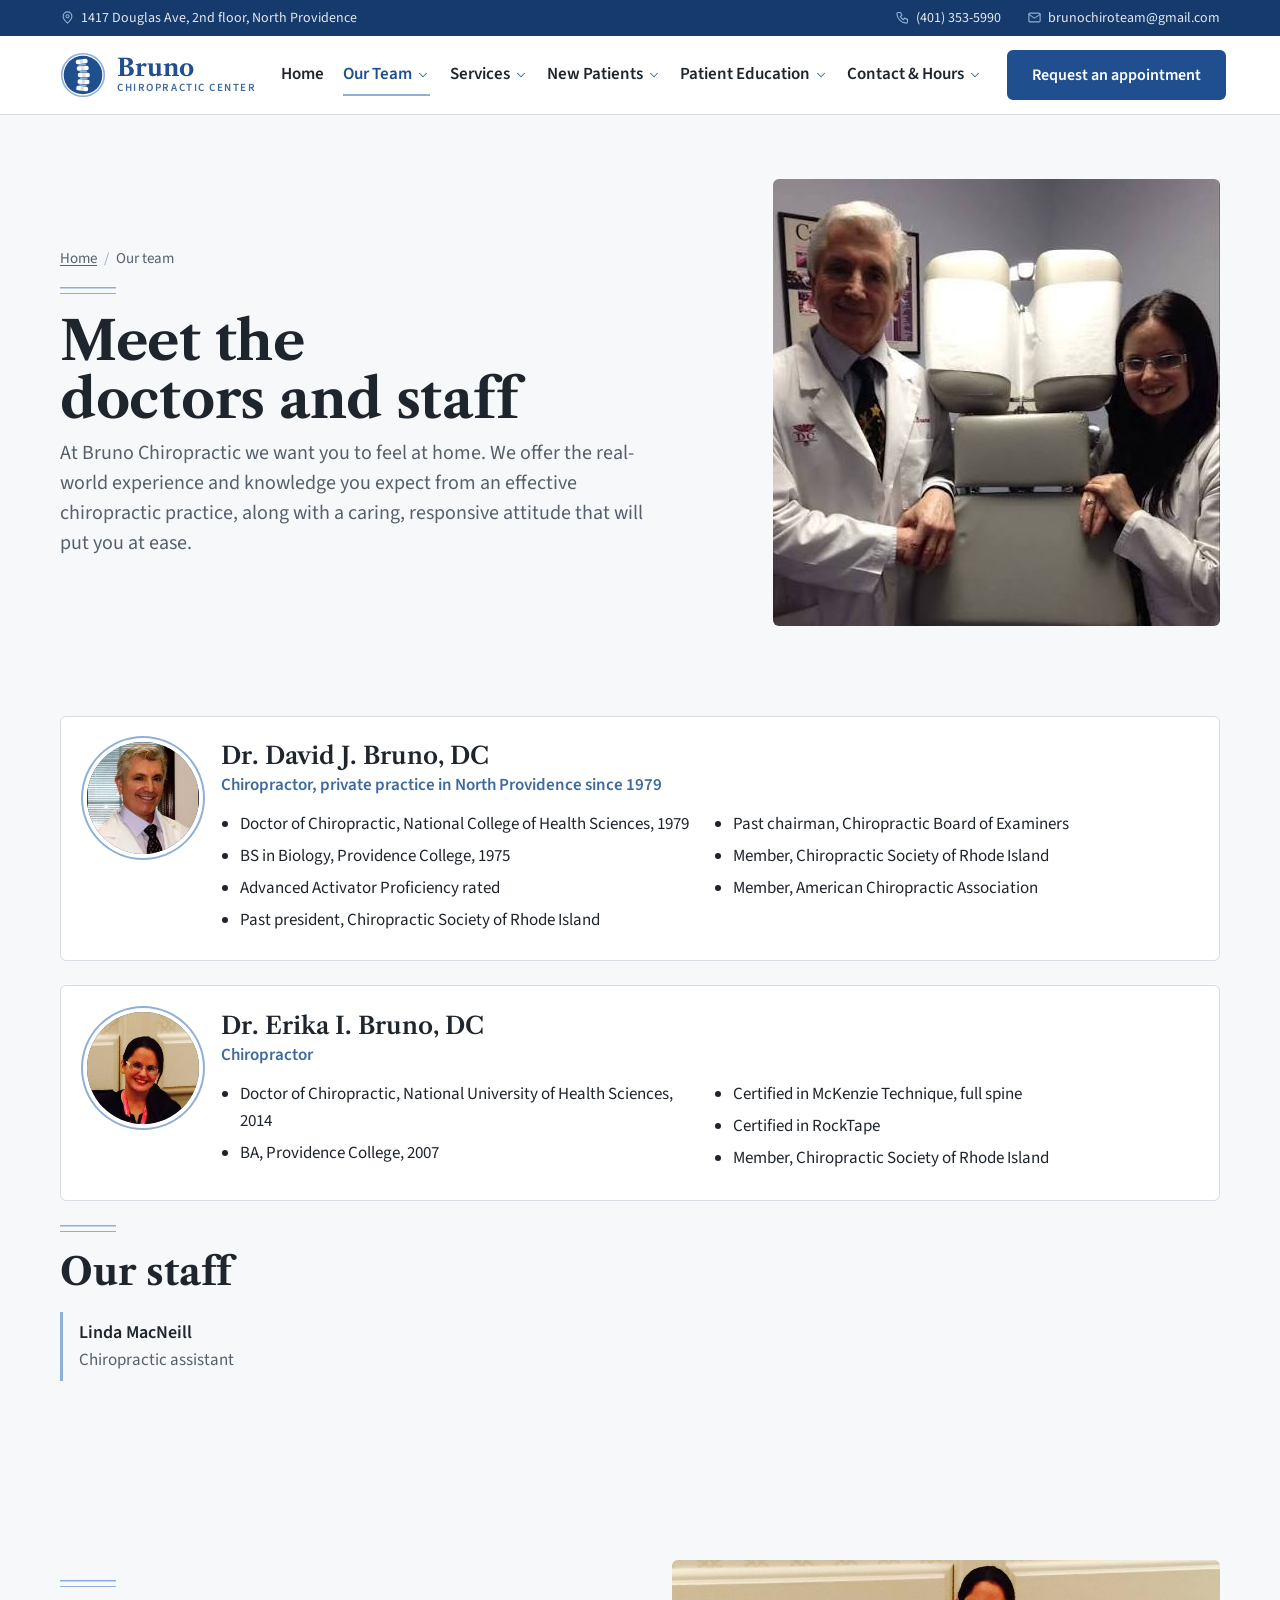
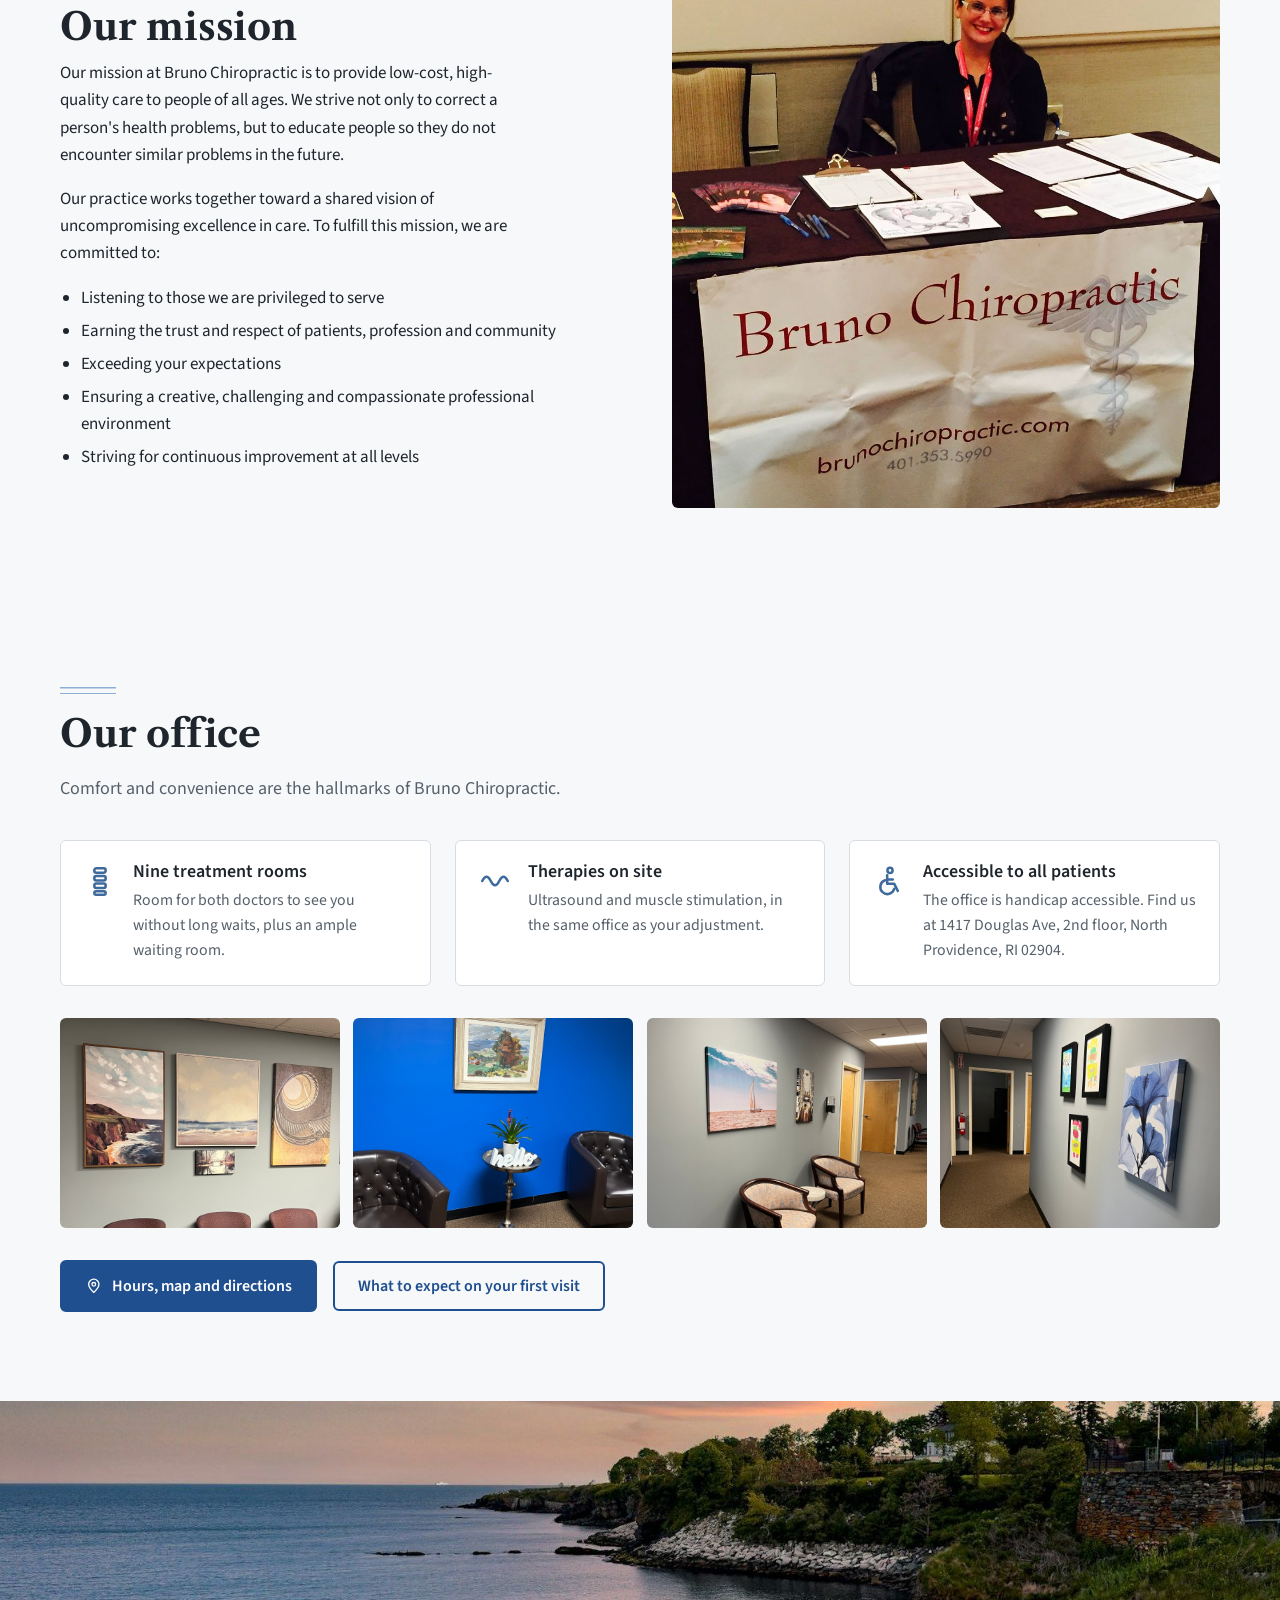
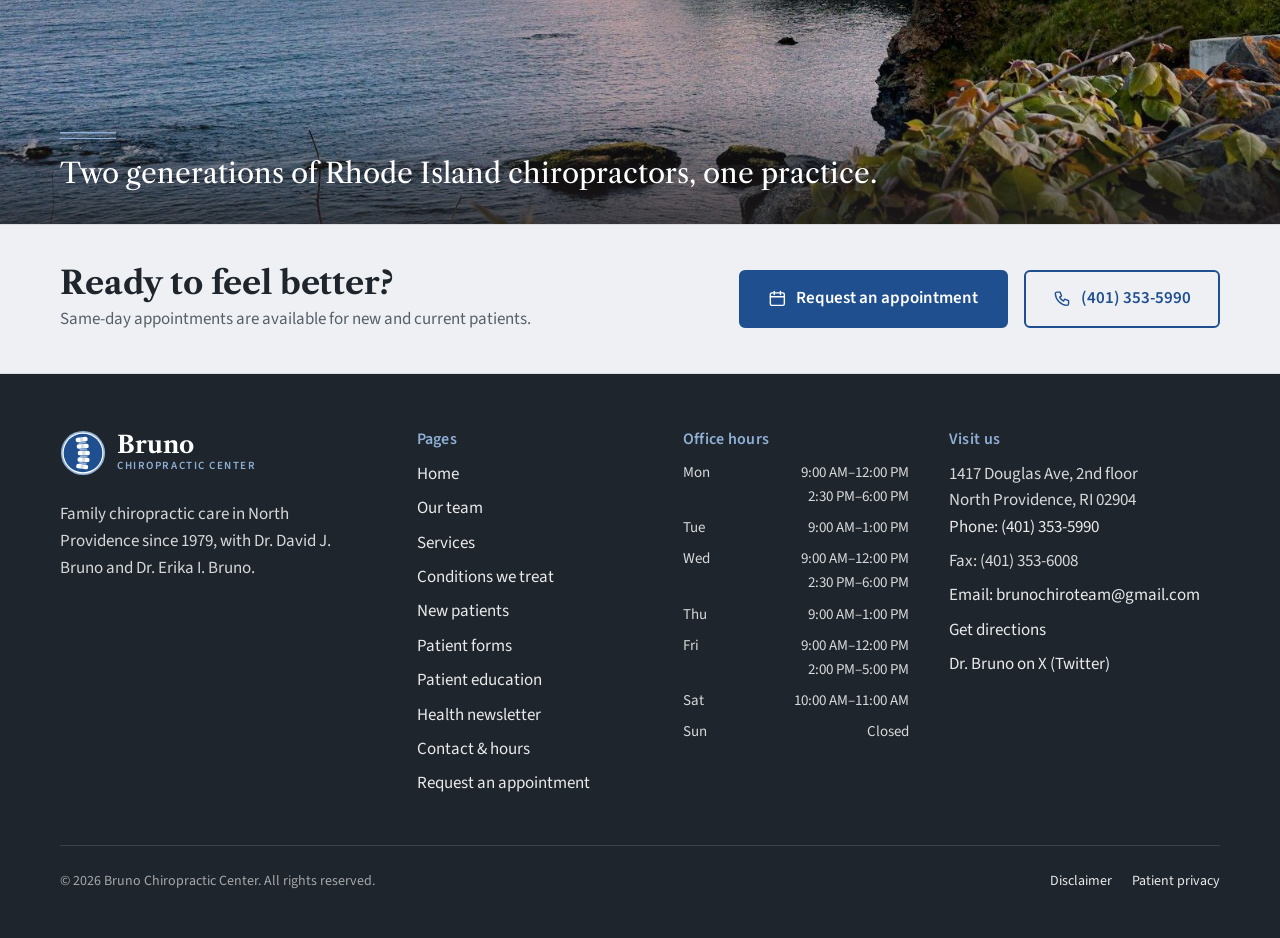
==== about.html @ 022d2e3f "Bruno Chiropractic Center website Static site: home, our team, services, new patients, patient educa" ====
<!DOCTYPE html>
<html lang="en">
<head>
<meta charset="utf-8">
<meta name="viewport" content="width=device-width, initial-scale=1">
<title>Our Team | Bruno Chiropractic Center, North Providence, RI</title>
<meta name="description" content="Meet Dr. David J. Bruno, DC and Dr. Erika I. Bruno, DC, the chiropractors at Bruno Chiropractic Center in North Providence, Rhode Island, and the staff who support them.">
<meta property="og:title" content="Our Team | Bruno Chiropractic Center, North Providence, RI">
<meta property="og:description" content="Meet Dr. David J. Bruno, DC and Dr. Erika I. Bruno, DC, the chiropractors at Bruno Chiropractic Center in North Providence, Rhode Island, and the staff who support them.">
<meta property="og:type" content="website">
<meta name="theme-color" content="#1F4F8F">
<link rel="icon" href="img/favicon.svg" type="image/svg+xml">
<link rel="preconnect" href="https://fonts.googleapis.com">
<link rel="preconnect" href="https://fonts.gstatic.com" crossorigin>
<link rel="stylesheet" href="https://fonts.googleapis.com/css2?family=Libre+Caslon+Text:ital,wght@0,400;0,700;1,400&family=Source+Sans+3:wght@400;600;700&display=swap">
<link rel="stylesheet" href="css/styles.css">

</head>
<body>

<a class="skip-link" href="#main">Skip to content</a>
<div class="utility">
  <div class="container utility__inner">
    <span class="utility__item utility__addr"><svg viewBox="0 0 24 24" fill="none" stroke="currentColor" stroke-width="1.8" stroke-linecap="round" stroke-linejoin="round" aria-hidden="true" focusable="false"><path d="M12 21s7-6.2 7-11a7 7 0 1 0-14 0c0 4.8 7 11 7 11z"/><circle cx="12" cy="10" r="2.5"/></svg>1417 Douglas Ave, 2nd floor, North Providence</span>
    <a class="utility__item" href="tel:+14013535990"><svg viewBox="0 0 24 24" fill="none" stroke="currentColor" stroke-width="1.8" stroke-linecap="round" stroke-linejoin="round" aria-hidden="true" focusable="false"><path d="M5 4h4l2 5-2.5 1.5a11 11 0 0 0 5 5L15 13l5 2v4a2 2 0 0 1-2 2A16 16 0 0 1 3 6a2 2 0 0 1 2-2z"/></svg>(401) 353-5990</a>
    <a class="utility__item" href="mailto:brunochiroteam@gmail.com"><svg viewBox="0 0 24 24" fill="none" stroke="currentColor" stroke-width="1.8" stroke-linecap="round" stroke-linejoin="round" aria-hidden="true" focusable="false"><rect x="3" y="5" width="18" height="14" rx="2"/><path d="m3 7 9 6 9-6"/></svg>brunochiroteam@gmail.com</a>
  </div>
</div>
<header class="site-header">
  <div class="container site-header__row">
    <a class="brand" href="index.html" aria-label="Bruno Chiropractic Center, home">
      <svg viewBox="0 0 100 100" class="brand__mark" aria-hidden="true" focusable="false"><g transform="translate(0,0) scale(1.0000)"><circle cx="50" cy="50" r="48" fill="#8FB0D6"/><circle cx="50" cy="50" r="44.5" fill="#FFFFFF"/><circle cx="50" cy="50" r="42" fill="#1F4F8F"/><g transform="translate(50,50) scale(1.18) translate(-50,-50)"><g transform="translate(47.5,25) rotate(-7)"><rect x="-11" y="-4.2" width="22" height="8.4" rx="3.4" fill="#FFFFFF"/><rect x="-3" y="-4.2" width="6" height="8.4" rx="1.6" fill="#1F4F8F" opacity="0.18"/></g><g transform="translate(49.5,37.5) rotate(-3)"><rect x="-11" y="-4.2" width="22" height="8.4" rx="3.4" fill="#FFFFFF"/><rect x="-3" y="-4.2" width="6" height="8.4" rx="1.6" fill="#1F4F8F" opacity="0.18"/></g><g transform="translate(51.5,50) rotate(0)"><rect x="-11" y="-4.2" width="22" height="8.4" rx="3.4" fill="#FFFFFF"/><rect x="-3" y="-4.2" width="6" height="8.4" rx="1.6" fill="#1F4F8F" opacity="0.18"/></g><g transform="translate(51.0,62.5) rotate(3)"><rect x="-11" y="-4.2" width="22" height="8.4" rx="3.4" fill="#FFFFFF"/><rect x="-3" y="-4.2" width="6" height="8.4" rx="1.6" fill="#1F4F8F" opacity="0.18"/></g><g transform="translate(48.5,75) rotate(7)"><rect x="-11" y="-4.2" width="22" height="8.4" rx="3.4" fill="#FFFFFF"/><rect x="-3" y="-4.2" width="6" height="8.4" rx="1.6" fill="#1F4F8F" opacity="0.18"/></g><g transform="translate(48.5,31.25) rotate(-5.0)"><rect x="-7" y="-1.5" width="14" height="3" rx="1.5" fill="#8FB0D6"/></g><g transform="translate(50.5,43.75) rotate(-1.5)"><rect x="-7" y="-1.5" width="14" height="3" rx="1.5" fill="#8FB0D6"/></g><g transform="translate(51.25,56.25) rotate(1.5)"><rect x="-7" y="-1.5" width="14" height="3" rx="1.5" fill="#8FB0D6"/></g><g transform="translate(49.75,68.75) rotate(5.0)"><rect x="-7" y="-1.5" width="14" height="3" rx="1.5" fill="#8FB0D6"/></g></g></g></svg>
      <span class="brand__text"><span class="brand__name">Bruno</span><span class="brand__sub">Chiropractic Center</span></span>
    </a>
    <nav id="site-nav" class="nav" aria-label="Main">
      <div class="nav__item"><a class="nav__link" href="index.html">Home</a></div><div class="nav__item nav__item--has-menu"><a class="nav__link" href="about.html" aria-current="page">Our Team<span class="nav__chev"><svg viewBox="0 0 24 24" fill="none" stroke="currentColor" stroke-width="1.8" stroke-linecap="round" stroke-linejoin="round" aria-hidden="true" focusable="false"><path d="m6 9 6 6 6-6"/></svg></span></a><div class="nav__menu" role="group" aria-label="Our Team sections"><a href="about.html#dr-david">Dr. David J. Bruno</a><a href="about.html#dr-erika">Dr. Erika I. Bruno</a><a href="about.html#staff">Our staff</a><a href="about.html#mission">Our mission</a><a href="about.html#office">Our office</a></div></div><div class="nav__item nav__item--has-menu"><a class="nav__link" href="services.html">Services<span class="nav__chev"><svg viewBox="0 0 24 24" fill="none" stroke="currentColor" stroke-width="1.8" stroke-linecap="round" stroke-linejoin="round" aria-hidden="true" focusable="false"><path d="m6 9 6 6 6-6"/></svg></span></a><div class="nav__menu" role="group" aria-label="Services sections"><a href="services.html#adjustments">Chiropractic adjustments</a><a href="services.html#therapies">Supporting therapies</a><a href="services.html#conditions">Conditions we treat</a></div></div><div class="nav__item nav__item--has-menu"><a class="nav__link" href="new-patients.html">New Patients<span class="nav__chev"><svg viewBox="0 0 24 24" fill="none" stroke="currentColor" stroke-width="1.8" stroke-linecap="round" stroke-linejoin="round" aria-hidden="true" focusable="false"><path d="m6 9 6 6 6-6"/></svg></span></a><div class="nav__menu" role="group" aria-label="New Patients sections"><a href="new-patients.html#expect">Your first visit</a><a href="new-patients.html#forms">Patient forms</a><a href="new-patients.html#policies">Payment &amp; insurance</a><a href="new-patients.html#faq">Common questions</a></div></div><div class="nav__item nav__item--has-menu"><a class="nav__link" href="patient-education.html">Patient Education<span class="nav__chev"><svg viewBox="0 0 24 24" fill="none" stroke="currentColor" stroke-width="1.8" stroke-linecap="round" stroke-linejoin="round" aria-hidden="true" focusable="false"><path d="m6 9 6 6 6-6"/></svg></span></a><div class="nav__menu" role="group" aria-label="Patient Education sections"><a href="patient-education.html#newsletter">Health newsletter</a><a href="patient-education.html#chiropractic">What is chiropractic?</a><a href="patient-education.html#pain">Where is your pain?</a><a href="patient-education.html#when">When to seek care</a><a href="patient-education.html#prevention">Everyday spine care</a><a href="patient-education.html#exercises">Gentle exercises</a><a href="patient-education.html#glossary">Glossary</a></div></div><div class="nav__item nav__item--has-menu"><a class="nav__link" href="contact.html">Contact &amp; Hours<span class="nav__chev"><svg viewBox="0 0 24 24" fill="none" stroke="currentColor" stroke-width="1.8" stroke-linecap="round" stroke-linejoin="round" aria-hidden="true" focusable="false"><path d="m6 9 6 6 6-6"/></svg></span></a><div class="nav__menu" role="group" aria-label="Contact &amp; Hours sections"><a href="contact.html#office-hours">Office hours</a><a href="contact.html#map">Map &amp; directions</a><a href="contact.html#appointment">Request an appointment</a><a href="mailto:brunochiroteam@gmail.com">Email the office</a></div></div>
      <div class="nav__extras">
        <a class="btn btn--primary" href="contact.html#appointment"><svg viewBox="0 0 24 24" fill="none" stroke="currentColor" stroke-width="1.8" stroke-linecap="round" stroke-linejoin="round" aria-hidden="true" focusable="false"><rect x="3" y="5" width="18" height="16" rx="2"/><path d="M3 10h18M8 3v4M16 3v4"/></svg> Request an appointment</a>
        <a class="nav__contact" href="tel:+14013535990"><svg viewBox="0 0 24 24" fill="none" stroke="currentColor" stroke-width="1.8" stroke-linecap="round" stroke-linejoin="round" aria-hidden="true" focusable="false"><path d="M5 4h4l2 5-2.5 1.5a11 11 0 0 0 5 5L15 13l5 2v4a2 2 0 0 1-2 2A16 16 0 0 1 3 6a2 2 0 0 1 2-2z"/></svg>(401) 353-5990</a>
        <a class="nav__contact" href="mailto:brunochiroteam@gmail.com"><svg viewBox="0 0 24 24" fill="none" stroke="currentColor" stroke-width="1.8" stroke-linecap="round" stroke-linejoin="round" aria-hidden="true" focusable="false"><rect x="3" y="5" width="18" height="14" rx="2"/><path d="m3 7 9 6 9-6"/></svg>brunochiroteam@gmail.com</a>
      </div>
    </nav>
    <div class="header-actions">
      <a class="btn btn--primary" href="contact.html#appointment">Request an appointment</a>
      <button class="nav-toggle" type="button" aria-expanded="false" aria-controls="site-nav" aria-label="Open menu"><svg viewBox="0 0 24 24" fill="none" stroke="currentColor" stroke-width="1.8" stroke-linecap="round" stroke-linejoin="round" aria-hidden="true" focusable="false"><path d="M4 7h16M4 12h16M4 17h16"/></svg><span class="nav-toggle__label">Menu</span></button>
    </div>
  </div>
  <nav class="quicknav" aria-label="Pages">
    <div class="container quicknav__inner"><a href="index.html">Home</a><a href="about.html" aria-current="page">Our Team</a><a href="services.html">Services</a><a href="new-patients.html">New Patients</a><a href="patient-education.html">Patient Education</a><a href="contact.html">Contact &amp; Hours</a></div>
  </nav>
</header>
<main id="main">

<section class="page-head">
  <div class="container page-head--photo">
    <div>
      <p class="crumbs"><a href="index.html">Home</a><span>/</span>Our team</p>
      <span class="rule"></span>
      <h1>Meet the doctors and staff</h1>
      <p class="lead">At Bruno Chiropractic we want you to feel at home. We offer the real-world experience and knowledge you expect from an effective chiropractic practice, along with a caring, responsive attitude that will put you at ease.</p>
    </div>
    <div class="photo photo--square"><img src="img/doctors-bruno.jpg" alt="Dr. David Bruno and Dr. Erika Bruno standing beside a chiropractic treatment table in their office"></div>
  </div>
</section>

<section class="section">
  <div class="container stack">
    <article class="doctor" id="dr-david">
      <div class="doctor__avatar"><img src="img/dr-david-bruno.jpg" alt="Dr. David J. Bruno"></div>
      <div>
        <h3>Dr. David J. Bruno, DC</h3>
        <p class="doctor__role">Chiropractor, private practice in North Providence since 1979</p>
        <ul class="credentials">
          <li>Doctor of Chiropractic, National College of Health Sciences, 1979</li>
          <li>BS in Biology, Providence College, 1975</li>
          <li>Advanced Activator Proficiency rated</li>
          <li>Past president, Chiropractic Society of Rhode Island</li>
          <li>Past chairman, Chiropractic Board of Examiners</li>
          <li>Member, Chiropractic Society of Rhode Island</li>
          <li>Member, American Chiropractic Association</li>
        </ul>
      </div>
    </article>
    <article class="doctor" id="dr-erika">
      <div class="doctor__avatar"><img src="img/dr-erika-bruno.jpg" alt="Dr. Erika I. Bruno"></div>
      <div>
        <h3>Dr. Erika I. Bruno, DC</h3>
        <p class="doctor__role">Chiropractor</p>
        <ul class="credentials">
          <li>Doctor of Chiropractic, National University of Health Sciences, 2014</li>
          <li>BA, Providence College, 2007</li>
          <li>Certified in McKenzie Technique, full spine</li>
          <li>Certified in RockTape</li>
          <li>Member, Chiropractic Society of Rhode Island</li>
        </ul>
      </div>
    </article>
    <div>
      <span class="rule"></span>
      <h2 id="staff">Our staff</h2>
      <div class="staff">
        <div class="staff__item"><strong>Linda MacNeill</strong><span>Chiropractic assistant</span></div>
      </div>
    </div>
  </div>
</section>

<section class="section section--ivory">
  <div class="container feature">
    <div class="feature__text">
      <span class="rule"></span>
      <h2 id="mission">Our mission</h2>
      <p>Our mission at Bruno Chiropractic is to provide low-cost, high-quality care to people of all ages. We strive not only to correct a person's health problems, but to educate people so they do not encounter similar problems in the future.</p>
      <p>Our practice works together toward a shared vision of uncompromising excellence in care. To fulfill this mission, we are committed to:</p>
      <ul>
        <li>Listening to those we are privileged to serve</li>
        <li>Earning the trust and respect of patients, profession and community</li>
        <li>Exceeding your expectations</li>
        <li>Ensuring a creative, challenging and compassionate professional environment</li>
        <li>Striving for continuous improvement at all levels</li>
      </ul>
    </div>
    <div class="feature__media"><div class="photo photo--square"><img src="img/dr-erika-event.jpg" alt="Dr. Erika Bruno at a Bruno Chiropractic table during a community health event" loading="lazy" style="object-position:50% 35%"></div></div>
  </div>
</section>

<section class="section">
  <div class="container">
    <div class="section-head">
      <span class="rule"></span>
      <h2 id="office">Our office</h2>
      <p>Comfort and convenience are the hallmarks of Bruno Chiropractic.</p>
    </div>
    <div class="grid grid--3">
      <div class="tile"><svg viewBox="0 0 24 24" fill="none" stroke="currentColor" stroke-width="1.8" stroke-linecap="round" stroke-linejoin="round" aria-hidden="true" focusable="false"><rect x="8" y="3" width="8" height="3.2" rx="1.4"/><rect x="8" y="8.4" width="8" height="3.2" rx="1.4"/><rect x="8" y="13.8" width="8" height="3.2" rx="1.4"/><rect x="8" y="19.2" width="8" height="2.5" rx="1.2"/></svg><div><h3>Nine treatment rooms</h3><p>Room for both doctors to see you without long waits, plus an ample waiting room.</p></div></div>
      <div class="tile"><svg viewBox="0 0 24 24" fill="none" stroke="currentColor" stroke-width="1.8" stroke-linecap="round" stroke-linejoin="round" aria-hidden="true" focusable="false"><path d="M3 12c2-4 4-4 6 0s4 4 6 0 4-4 6 0"/></svg><div><h3>Therapies on site</h3><p>Ultrasound and muscle stimulation, in the same office as your adjustment.</p></div></div>
      <div class="tile"><svg viewBox="0 0 24 24" fill="none" stroke="currentColor" stroke-width="1.8" stroke-linecap="round" stroke-linejoin="round" aria-hidden="true" focusable="false"><circle cx="12" cy="4.5" r="1.8"/><path d="M10 8v6h5l2.5 5M10 11h4"/><path d="M8.5 11.5a5 5 0 1 0 6.5 6"/></svg><div><h3>Accessible to all patients</h3><p>The office is handicap accessible. Find us at 1417 Douglas Ave, 2nd floor, North Providence, RI 02904.</p></div></div>
    </div>
    <div class="gallery mt-2">
      <div class="photo photo--4x3"><img src="img/office-waiting-room.jpg" alt="Waiting room with upholstered chairs beneath three coastal paintings" loading="lazy"></div>
      <div class="photo photo--4x3"><img src="img/office-lounge.jpg" alt="Seating area with leather club chairs against a bright blue wall and a hello sign" loading="lazy"></div>
      <div class="photo photo--4x3"><img src="img/office-hallway.jpg" alt="Hallway seating with a sailboat canvas on a soft blue-grey wall" loading="lazy"></div>
      <div class="photo photo--4x3"><img src="img/office-gallery-wall.jpg" alt="Hallway wall with framed children's drawings and a blue hibiscus print" loading="lazy"></div>
    </div>
    <div class="btn-row mt-2">
      <a class="btn btn--primary" href="contact.html"><svg viewBox="0 0 24 24" fill="none" stroke="currentColor" stroke-width="1.8" stroke-linecap="round" stroke-linejoin="round" aria-hidden="true" focusable="false"><path d="M12 21s7-6.2 7-11a7 7 0 1 0-14 0c0 4.8 7 11 7 11z"/><circle cx="12" cy="10" r="2.5"/></svg> Hours, map and directions</a>
      <a class="btn btn--outline" href="new-patients.html">What to expect on your first visit</a>
    </div>
  </div>
</section>

<section class="ri-band" aria-label="Rhode Island">
  <div class="photo photo--wide"><img src="img/stock-coast.jpg" alt="Rocky Rhode Island shoreline at sunset" loading="lazy" style="object-position:50% 55%"></div>
  <div class="ri-band__caption"><div class="container"><span class="rule rule--light"></span><p>Two generations of Rhode Island chiropractors, one practice.</p></div></div>
</section>

<section class="cta">
  <div class="container cta__inner">
    <div>
      <h2>Ready to feel better?</h2>
      <p>Same-day appointments are available for new and current patients.</p>
    </div>
    <div class="btn-row">
      <a class="btn btn--primary btn--lg" href="contact.html#appointment"><svg viewBox="0 0 24 24" fill="none" stroke="currentColor" stroke-width="1.8" stroke-linecap="round" stroke-linejoin="round" aria-hidden="true" focusable="false"><rect x="3" y="5" width="18" height="16" rx="2"/><path d="M3 10h18M8 3v4M16 3v4"/></svg> Request an appointment</a>
      <a class="btn btn--outline btn--lg" href="tel:+14013535990"><svg viewBox="0 0 24 24" fill="none" stroke="currentColor" stroke-width="1.8" stroke-linecap="round" stroke-linejoin="round" aria-hidden="true" focusable="false"><path d="M5 4h4l2 5-2.5 1.5a11 11 0 0 0 5 5L15 13l5 2v4a2 2 0 0 1-2 2A16 16 0 0 1 3 6a2 2 0 0 1 2-2z"/></svg> (401) 353-5990</a>
    </div>
  </div>
</section>

</main>

<footer class="site-footer">
  <div class="container">
    <div class="footer__grid">
      <div class="footer__brand">
        <a class="brand" href="index.html" aria-label="Bruno Chiropractic Center, home">
          <svg viewBox="0 0 100 100" class="brand__mark" aria-hidden="true" focusable="false"><g transform="translate(0,0) scale(1.0000)"><circle cx="50" cy="50" r="48" fill="#8FB0D6"/><circle cx="50" cy="50" r="44.5" fill="#FFFFFF"/><circle cx="50" cy="50" r="42" fill="#1F4F8F"/><g transform="translate(50,50) scale(1.18) translate(-50,-50)"><g transform="translate(47.5,25) rotate(-7)"><rect x="-11" y="-4.2" width="22" height="8.4" rx="3.4" fill="#FFFFFF"/><rect x="-3" y="-4.2" width="6" height="8.4" rx="1.6" fill="#1F4F8F" opacity="0.18"/></g><g transform="translate(49.5,37.5) rotate(-3)"><rect x="-11" y="-4.2" width="22" height="8.4" rx="3.4" fill="#FFFFFF"/><rect x="-3" y="-4.2" width="6" height="8.4" rx="1.6" fill="#1F4F8F" opacity="0.18"/></g><g transform="translate(51.5,50) rotate(0)"><rect x="-11" y="-4.2" width="22" height="8.4" rx="3.4" fill="#FFFFFF"/><rect x="-3" y="-4.2" width="6" height="8.4" rx="1.6" fill="#1F4F8F" opacity="0.18"/></g><g transform="translate(51.0,62.5) rotate(3)"><rect x="-11" y="-4.2" width="22" height="8.4" rx="3.4" fill="#FFFFFF"/><rect x="-3" y="-4.2" width="6" height="8.4" rx="1.6" fill="#1F4F8F" opacity="0.18"/></g><g transform="translate(48.5,75) rotate(7)"><rect x="-11" y="-4.2" width="22" height="8.4" rx="3.4" fill="#FFFFFF"/><rect x="-3" y="-4.2" width="6" height="8.4" rx="1.6" fill="#1F4F8F" opacity="0.18"/></g><g transform="translate(48.5,31.25) rotate(-5.0)"><rect x="-7" y="-1.5" width="14" height="3" rx="1.5" fill="#8FB0D6"/></g><g transform="translate(50.5,43.75) rotate(-1.5)"><rect x="-7" y="-1.5" width="14" height="3" rx="1.5" fill="#8FB0D6"/></g><g transform="translate(51.25,56.25) rotate(1.5)"><rect x="-7" y="-1.5" width="14" height="3" rx="1.5" fill="#8FB0D6"/></g><g transform="translate(49.75,68.75) rotate(5.0)"><rect x="-7" y="-1.5" width="14" height="3" rx="1.5" fill="#8FB0D6"/></g></g></g></svg>
          <span class="brand__text"><span class="brand__name">Bruno</span><span class="brand__sub">Chiropractic Center</span></span>
        </a>
        <p>Family chiropractic care in North Providence since 1979, with Dr. David J. Bruno and Dr. Erika I. Bruno.</p>
      </div>
      <div>
        <h4>Pages</h4>
        <ul>
          <li><a href="index.html">Home</a></li>
          <li><a href="about.html">Our team</a></li>
          <li><a href="services.html">Services</a></li>
          <li><a href="services.html#conditions">Conditions we treat</a></li>
          <li><a href="new-patients.html">New patients</a></li>
          <li><a href="new-patients.html#forms">Patient forms</a></li>
          <li><a href="patient-education.html">Patient education</a></li>
          <li><a href="patient-education.html#newsletter">Health newsletter</a></li>
          <li><a href="contact.html">Contact &amp; hours</a></li>
          <li><a href="contact.html#appointment">Request an appointment</a></li>
        </ul>
      </div>
      <div>
        <h4>Office hours</h4>
        <ul class="footer__hours"><li><span>Mon</span><span>9:00 AM–12:00 PM<br>2:30 PM–6:00 PM</span></li><li><span>Tue</span><span>9:00 AM–1:00 PM</span></li><li><span>Wed</span><span>9:00 AM–12:00 PM<br>2:30 PM–6:00 PM</span></li><li><span>Thu</span><span>9:00 AM–1:00 PM</span></li><li><span>Fri</span><span>9:00 AM–12:00 PM<br>2:00 PM–5:00 PM</span></li><li><span>Sat</span><span>10:00 AM–11:00 AM</span></li><li><span>Sun</span><span>Closed</span></li></ul>
      </div>
      <div>
        <h4>Visit us</h4>
        <address class="address">1417 Douglas Ave, 2nd floor<br>North Providence, RI 02904</address>
        <ul class="mt-1">
          <li><a href="tel:+14013535990">Phone: (401) 353-5990</a></li>
          <li>Fax: (401) 353-6008</li>
          <li><a href="mailto:brunochiroteam@gmail.com">Email: brunochiroteam@gmail.com</a></li>
          <li><a href="https://www.google.com/maps/dir/?api=1&destination=1417+Douglas+Ave,+North+Providence,+RI+02904" rel="noopener">Get directions</a></li>
          <li><a href="https://twitter.com/DavidBrunoDC" rel="noopener">Dr. Bruno on X (Twitter)</a></li>
        </ul>
      </div>
    </div>
    <div class="footer__meta">
      <p>© <span data-year>2026</span> Bruno Chiropractic Center. All rights reserved.</p>
      <ul>
        <li><a href="legal.html#disclaimer">Disclaimer</a></li>
        <li><a href="legal.html#privacy">Patient privacy</a></li>
      </ul>
    </div>
  </div>
</footer>
<div class="callbar">
  <a class="btn btn--outline" href="tel:+14013535990"><svg viewBox="0 0 24 24" fill="none" stroke="currentColor" stroke-width="1.8" stroke-linecap="round" stroke-linejoin="round" aria-hidden="true" focusable="false"><path d="M5 4h4l2 5-2.5 1.5a11 11 0 0 0 5 5L15 13l5 2v4a2 2 0 0 1-2 2A16 16 0 0 1 3 6a2 2 0 0 1 2-2z"/></svg> Call</a>
  <a class="btn btn--primary" href="contact.html#appointment">Request appointment</a>
</div>
<script src="js/main.js"></script>
</body>
</html>
---- css/styles.css ----
/* ==========================================================================
   Bruno Chiropractic Center — site styles
   Palette: light grey, deep blue, soft blue accent. Single light theme by design.
   Layout: 1160px container, left-aligned text, split hero with a blue matte,
   soft-blue double rules mark section heads.
   ========================================================================== */

:root {
  --blue: #1F4F8F;
  --blue-deep: #153A6B;
  --blue-tint: #EAF1F9;
  --accent: #8FB0D6;
  --accent-deep: #3F6A9C;
  --accent-pale: #E3EBF4;
  --white: #FFFFFF;
  --grey: #EEF0F3;
  --ink: #1F252C;
  --ink-soft: #56606B;
  --line: #D8DDE3;

  --display: "Libre Caslon Text", Georgia, "Times New Roman", serif;
  --body: "Source Sans 3", "Segoe UI", Helvetica, Arial, sans-serif;

  --container: 1160px;
  --gutter: clamp(16px, 4vw, 40px);
  --section: clamp(3.5rem, 7vw, 6rem);
  --radius: 6px;
  --shadow: 0 10px 30px rgba(35, 31, 32, 0.08);

  color-scheme: light;
}

/* ---------- Reset & base ---------- */
*, *::before, *::after { box-sizing: border-box; }
html { -webkit-text-size-adjust: 100%; scroll-behavior: smooth; }
@media (prefers-reduced-motion: reduce) {
  html { scroll-behavior: auto; }
  *, *::before, *::after { transition: none !important; animation: none !important; }
}
body {
  margin: 0;
  /* light grey page, white content panels */
  font-family: var(--body);
  font-size: 1.0625rem;
  line-height: 1.6;
  color: var(--ink);
  background: #F7F8FA;
}
img { max-width: 100%; height: auto; display: block; }
a { color: var(--blue); text-decoration-thickness: 1px; text-underline-offset: 0.15em; }
a:hover { color: var(--blue-deep); }
:focus-visible { outline: 3px solid var(--accent); outline-offset: 3px; }
h1, h2, h3, h4 { margin: 0 0 0.5em; line-height: 1.15; text-wrap: balance; }
h1, h2 { font-family: var(--display); font-weight: 700; letter-spacing: -0.005em; }
h1 { font-size: clamp(2.125rem, 1.5rem + 2.6vw, 3.375rem); line-height: 1.08; }
h2 { font-size: clamp(1.75rem, 1.35rem + 1.3vw, 2.375rem); }
h3 { font-family: var(--body); font-weight: 600; font-size: 1.3125rem; }
h4 { font-family: var(--body); font-weight: 600; font-size: 1.0625rem; }
p { margin: 0 0 1em; }
ul, ol { margin: 0 0 1em; padding-left: 1.25em; }
li { margin-bottom: 0.35em; }
.lead { font-size: 1.25rem; line-height: 1.5; color: var(--ink-soft); max-width: 36em; }
.measure { max-width: 62ch; }
.muted { color: var(--ink-soft); }
.small { font-size: 0.9375rem; }
strong { font-weight: 600; }

.skip-link {
  position: absolute; left: 1rem; top: -4rem; z-index: 100;
  background: var(--blue); color: var(--white); padding: 0.6rem 1rem; border-radius: var(--radius);
}
.skip-link:focus { top: 1rem; }
.topline { display: none; }

.container { width: min(var(--container), 100% - 2 * var(--gutter)); margin-inline: auto; }
.section { padding-block: var(--section); }
.section--grey { background: var(--grey); }
.section--tight { padding-block: calc(var(--section) * 0.6); }

/* Accent double rule: the brand's section marker */
.rule { display: block; width: 56px; height: 7px; margin-bottom: 1.1rem;
  background: linear-gradient(var(--accent), var(--accent)) 0 0 / 100% 1.5px no-repeat,
              linear-gradient(var(--accent), var(--accent)) 0 100% / 100% 1.5px no-repeat; }
.rule--center { margin-inline: auto; }
.rule--light { background-image: linear-gradient(var(--accent), var(--accent)), linear-gradient(var(--accent), var(--accent)); }

.section-head { max-width: 46rem; margin-bottom: 2.25rem; }
.section-head p { color: var(--ink-soft); font-size: 1.125rem; margin-bottom: 0; }
.section-head--center { margin-inline: auto; text-align: center; }

/* ---------- Buttons ---------- */
.btn {
  display: inline-flex; align-items: center; gap: 0.55em;
  font: 600 1rem/1 var(--body); text-decoration: none; cursor: pointer;
  padding: 0.95em 1.45em; border-radius: var(--radius); border: 2px solid transparent;
  transition: background-color 0.15s ease, color 0.15s ease, border-color 0.15s ease;
  white-space: nowrap;
}
.btn svg { width: 1.1em; height: 1.1em; flex: none; }
.btn--primary { background: var(--blue); color: var(--white); border-color: var(--blue); }
.btn--primary:hover { background: var(--blue-deep); border-color: var(--blue-deep); color: var(--white); }
.btn--outline { background: transparent; color: var(--blue); border-color: var(--blue); }
.btn--outline:hover { background: var(--blue-tint); color: var(--blue-deep); }
.btn--accent { background: var(--accent); color: var(--ink); border-color: var(--accent); }
.btn--accent:hover { background: #A6C1E0; border-color: #A6C1E0; color: var(--ink); }
.btn--ghost-light { background: transparent; color: var(--white); border-color: rgba(255,255,255,0.6); }
.btn--ghost-light:hover { background: rgba(255,255,255,0.12); border-color: var(--white); color: var(--white); }
.btn--lg { font-size: 1.0625rem; padding: 1.05em 1.6em; }
.btn-row { display: flex; flex-wrap: wrap; gap: 0.75rem 1rem; align-items: center; }
.link-arrow { font-weight: 600; text-decoration: none; display: inline-flex; align-items: center; gap: 0.35em; }
.link-arrow svg, .chips svg { width: 1em; height: 1em; flex: none; }
.chips a { display: inline-flex; align-items: center; gap: 0.35em; }
.link-arrow:hover { text-decoration: underline; }

/* ---------- Utility bar (address, phone, email) ---------- */
.utility { background: var(--blue-deep); color: rgba(255,255,255,0.88); font-size: 0.875rem; }
.utility__inner { display: flex; justify-content: flex-end; align-items: center; gap: 0.4rem 1.6rem; flex-wrap: wrap; min-height: 36px; padding-block: 0.35rem; }
.utility__item { display: inline-flex; align-items: center; gap: 0.4rem; color: inherit; text-decoration: none; white-space: nowrap; }
.utility__item svg { width: 15px; height: 15px; color: var(--accent); flex: none; }
a.utility__item:hover { color: var(--white); text-decoration: underline; }
.utility__addr { margin-right: auto; }
@media (max-width: 760px) { .utility__addr { display: none; } .utility__inner { justify-content: center; gap: 0.3rem 1.2rem; } }

/* ---------- Header ---------- */
.site-header {
  position: sticky; top: 0; z-index: 50;
  background: rgba(255,255,255,0.97); border-bottom: 1px solid var(--line);
}
.site-header__row { display: flex; align-items: center; gap: 1rem; min-height: 78px; }
.brand { display: inline-flex; align-items: center; gap: 0.7rem; text-decoration: none; color: var(--ink); margin-right: auto; }
.brand__mark { width: 46px; height: 46px; flex: none; }
.brand__text { display: flex; flex-direction: column; gap: 0.2rem; }
.brand__name { display: block; font-family: var(--display); font-weight: 700; font-size: 1.5rem; line-height: 0.95; color: var(--blue); }
.brand__sub { display: block; font: 600 0.6875rem/1 var(--body); letter-spacing: 0.14em; text-transform: uppercase; color: var(--accent-deep); white-space: nowrap; }

/* Desktop nav with dropdown section menus */
.nav { display: flex; align-items: center; gap: 0.1rem; }
.nav__item { position: relative; }
.nav__link { display: inline-flex; align-items: center; gap: 0.25rem; font-weight: 600; color: var(--ink); text-decoration: none; white-space: nowrap; padding: 0.6rem 0.55rem; border-radius: 4px; position: relative; }
.nav__chev svg { width: 14px; height: 14px; display: block; color: var(--accent-deep); transition: transform 0.15s ease; }
.nav__link:hover, .nav__item:focus-within > .nav__link { color: var(--blue); }
.nav__link[aria-current="page"] { color: var(--blue); }
.nav__link[aria-current="page"]::after { content: ""; position: absolute; left: 0.55rem; right: 0.55rem; bottom: 0.15rem; height: 2px; background: var(--accent); }
.nav__menu {
  position: absolute; top: 100%; left: 0; min-width: 240px; padding: 0.5rem;
  background: var(--white); border: 1px solid var(--line); border-top: 3px solid var(--blue); border-radius: 0 0 var(--radius) var(--radius);
  box-shadow: var(--shadow); display: grid; gap: 0.1rem;
  opacity: 0; visibility: hidden; transform: translateY(6px); transition: opacity 0.15s ease, transform 0.15s ease, visibility 0.15s;
}
.nav__menu a { display: block; padding: 0.55rem 0.75rem; border-radius: 4px; color: var(--ink); text-decoration: none; font-weight: 500; white-space: nowrap; }
.nav__menu a:hover, .nav__menu a:focus-visible { background: var(--blue-tint); color: var(--blue); }
.nav__item--has-menu:hover .nav__menu, .nav__item--has-menu:focus-within .nav__menu { opacity: 1; visibility: visible; transform: none; }
.nav__item--has-menu:hover .nav__chev svg, .nav__item--has-menu:focus-within .nav__chev svg { transform: rotate(180deg); }
.nav__item:last-of-type .nav__menu { left: auto; right: 0; }
.nav__extras { display: none; }

.header-actions { display: flex; align-items: center; gap: 0.75rem; }
.nav-toggle { display: none; align-items: center; gap: 0.4rem; background: var(--white); border: 1px solid var(--line); border-radius: 4px; padding: 0.5rem 0.7rem; cursor: pointer; color: var(--ink); font: 600 0.9375rem/1 var(--body); }
.nav-toggle svg { width: 20px; height: 20px; display: block; }
.nav-toggle[aria-expanded="true"] { border-color: var(--blue); color: var(--blue); }

/* Quick page strip (shown when the full nav collapses) */
.quicknav { display: none; border-top: 1px solid var(--line); }
.quicknav__inner { display: flex; gap: 0.25rem; overflow-x: auto; scrollbar-width: none; padding-block: 0.15rem; }
.quicknav__inner::-webkit-scrollbar { display: none; }
.quicknav a { flex: none; padding: 0.6rem 0.75rem; font-weight: 600; font-size: 0.9375rem; color: var(--ink-soft); text-decoration: none; white-space: nowrap; border-bottom: 2px solid transparent; }
.quicknav a:hover { color: var(--blue); }
.quicknav a[aria-current="page"] { color: var(--blue); border-bottom-color: var(--accent); }

[id] { scroll-margin-top: 140px; }

@media (max-width: 1260px) {
  .site-header__row { min-height: 66px; gap: 0.75rem; }
  .brand__mark { width: 40px; height: 40px; }
  .brand__name { font-size: 1.3rem; }
  .nav-toggle { display: inline-flex; }
  .quicknav { display: block; }
  /* Full menu becomes a dropdown panel under the header */
  .nav {
    display: none; position: absolute; left: 0; right: 0; top: 100%;
    flex-direction: column; align-items: stretch; gap: 0;
    background: var(--white); border-bottom: 1px solid var(--line); box-shadow: var(--shadow);
    padding: 0.5rem var(--gutter) 1.25rem; max-height: calc(100vh - 120px); overflow-y: auto;
  }
  .nav.is-open { display: flex; }
  .nav__item { border-bottom: 1px solid var(--line); padding-block: 0.35rem; }
  .nav__link { padding: 0.6rem 0.25rem; font-size: 1.0625rem; }
  .nav__link[aria-current="page"]::after { display: none; }
  .nav__link[aria-current="page"] { box-shadow: inset 3px 0 0 var(--accent); padding-left: 0.75rem; }
  .nav__chev { display: none; }
  .nav__menu { position: static; opacity: 1; visibility: visible; transform: none; box-shadow: none; border: 0; padding: 0 0 0.35rem 0.75rem; min-width: 0;
    grid-template-columns: repeat(2, minmax(0, 1fr)); }
  .nav__menu a { padding: 0.4rem 0.5rem; font-size: 0.9375rem; color: var(--ink-soft); white-space: normal; }
  .nav__extras { display: grid; gap: 0.6rem; padding-top: 1rem; }
  .nav__extras .btn { justify-content: center; }
  .nav__contact { display: inline-flex; align-items: center; gap: 0.5rem; color: var(--ink); text-decoration: none; font-weight: 600; }
  .nav__contact svg { width: 18px; height: 18px; color: var(--accent-deep); }
}
@media (max-width: 600px) {
  .header-actions .btn { display: none; }
  .nav__menu { grid-template-columns: 1fr; }
  .nav-toggle__label { display: none; }
}

/* ---------- Hero ---------- */
.hero { padding-block: clamp(2.5rem, 6vw, 5rem) var(--section); }
.hero__grid { display: grid; grid-template-columns: 1.05fr 1fr; gap: clamp(2rem, 5vw, 4.5rem); align-items: center; }
.hero__kicker { font-weight: 600; color: var(--accent-deep); margin-bottom: 1rem; }
.hero__text .lead { margin-bottom: 1.75rem; }
.hero__facts { list-style: none; padding: 0; margin: 2rem 0 0; display: flex; flex-wrap: wrap; gap: 0.6rem 1.5rem; }
.hero__facts li { display: inline-flex; align-items: center; gap: 0.5rem; font-weight: 600; color: var(--ink-soft); margin: 0; }
.hero__facts svg { width: 18px; height: 18px; color: var(--accent-deep); flex: none; }
.matte { position: relative; }
.matte::before {
  content: ""; position: absolute; inset: 18px -18px -18px 18px; background: var(--blue); border-radius: var(--radius); z-index: 0;
}
.matte .photo { position: relative; z-index: 1; }
.matte__badge {
  position: absolute; z-index: 2; left: -14px; bottom: 34px;
  background: var(--white); border: 1.5px solid var(--accent); border-radius: var(--radius);
  padding: 0.75rem 1rem; box-shadow: var(--shadow); max-width: 220px;
}
.matte__badge strong { display: block; font-family: var(--display); font-size: 1.6rem; color: var(--blue); line-height: 1; }
.matte__badge span { font-size: 0.9rem; color: var(--ink-soft); }
@media (max-width: 860px) {
  .hero__grid { grid-template-columns: 1fr; }
  .matte { margin-inline: 0 18px; }
  .matte__badge { left: 10px; bottom: -16px; }
}

/* ---------- Photos (stock images with graceful fallback) ---------- */
.photo {
  position: relative; overflow: hidden; border-radius: var(--radius);
  background: var(--accent-pale);
  background-image: radial-gradient(circle at 30% 20%, rgba(255,255,255,0.7), transparent 55%),
                    repeating-linear-gradient(135deg, rgba(63,106,156,0.10) 0 10px, transparent 10px 22px);
}
.photo img { width: 100%; height: 100%; object-fit: cover; }
.photo--4x3 { aspect-ratio: 4 / 3; }
.photo--5x4 { aspect-ratio: 5 / 4; }
.photo--3x2 { aspect-ratio: 3 / 2; }
.photo--wide { aspect-ratio: 21 / 9; }
.photo--square { aspect-ratio: 1; }
.photo img.is-missing { display: none; }
.photo__credit { position: absolute; right: 8px; bottom: 6px; font-size: 0.6875rem; color: rgba(255,255,255,0.85); text-shadow: 0 1px 2px rgba(0,0,0,0.5); }

/* ---------- Trust strip ---------- */
.trust { background: var(--grey); border-block: 1px solid var(--line); }
.trust__grid { display: grid; grid-template-columns: repeat(6, 1fr); gap: 1.25rem; padding-block: 1.75rem; }
.trust__item { display: flex; align-items: flex-start; gap: 0.7rem; }
.trust__item svg { width: 30px; height: 30px; color: var(--accent-deep); flex: none; }
.trust__item strong { display: block; font-size: 1rem; line-height: 1.25; }
.trust__item span { display: block; font-size: 0.875rem; color: var(--ink-soft); line-height: 1.35; margin-top: 0.15rem; }
@media (max-width: 1080px) { .trust__grid { grid-template-columns: repeat(3, 1fr); } }
@media (max-width: 600px) { .trust__grid { grid-template-columns: repeat(2, 1fr); gap: 1rem; } }

/* ---------- Two-column feature ---------- */
.feature { display: grid; grid-template-columns: 1fr 1fr; gap: clamp(2rem, 5vw, 5rem); align-items: center; }
.feature--flip .feature__media { order: 2; }
.feature > *, .band__grid > *, .grid > * { min-width: 0; }
.contact-list span, .address, .footer__grid a { overflow-wrap: anywhere; }
.feature--stretch { align-items: stretch; }
.feature--stretch .map { height: 100%; min-height: 420px; }
.feature__text h2 { margin-bottom: 0.75rem; }
.feature__text p { max-width: 58ch; }
@media (max-width: 860px) { .feature { grid-template-columns: 1fr; } .feature--flip .feature__media { order: 0; } }

/* ---------- Cards ---------- */
.grid { display: grid; gap: 1.5rem; }
.grid--2 { grid-template-columns: repeat(2, 1fr); }
.grid--3 { grid-template-columns: repeat(3, 1fr); }
.grid--4 { grid-template-columns: repeat(4, 1fr); }
@media (max-width: 1000px) { .grid--4 { grid-template-columns: repeat(2, 1fr); } .grid--3 { grid-template-columns: repeat(2, 1fr); } }
@media (max-width: 620px) { .grid--4, .grid--3, .grid--2 { grid-template-columns: 1fr; } }

.card { background: var(--white); border: 1px solid var(--line); border-radius: var(--radius); overflow: hidden; display: flex; flex-direction: column; }
.card .photo { border-radius: 0; }
.card__body { padding: 1.35rem 1.4rem 1.5rem; display: flex; flex-direction: column; gap: 0.5rem; flex: 1; }
.card__body h3 { margin: 0; }
.card__body p { margin: 0; color: var(--ink-soft); }
.card__body .link-arrow { margin-top: auto; padding-top: 0.5rem; }
.card--link { text-decoration: none; color: inherit; }
.card--link:hover h3 { color: var(--blue); }
.card--link:hover { border-color: var(--accent); }

/* Office photo gallery */
.gallery { display: grid; grid-template-columns: repeat(4, 1fr); gap: 0.85rem; }
@media (max-width: 860px) { .gallery { grid-template-columns: repeat(2, 1fr); } }

/* Condition tiles (icon + title + text) */
.tile { background: var(--white); border: 1px solid var(--line); border-radius: var(--radius); padding: 1.35rem 1.4rem; display: flex; gap: 1rem; }
.tile svg { width: 34px; height: 34px; color: var(--accent-deep); flex: none; margin-top: 0.1rem; }
.tile h3 { font-size: 1.125rem; margin-bottom: 0.3rem; }
.tile p { margin: 0; color: var(--ink-soft); font-size: 0.9875rem; }
.tile--grey { background: var(--grey); }

/* Chip list (conditions on home) */
.chips { display: flex; flex-wrap: wrap; gap: 0.6rem; list-style: none; padding: 0; margin: 1.25rem 0 0; }
.chips li { margin: 0; }
.chips a { display: inline-block; padding: 0.45rem 0.9rem; border: 1px solid var(--line); border-radius: 999px; text-decoration: none; color: var(--ink); font-weight: 600; font-size: 0.9375rem; background: var(--white); }
.chips a:hover { border-color: var(--accent); color: var(--blue); }

/* ---------- Doctors ---------- */
.doctor { display: grid; grid-template-columns: 112px 1fr; gap: 1.4rem; align-items: start; background: var(--white); border: 1px solid var(--line); border-radius: var(--radius); padding: 1.6rem; }
.doctor__avatar { width: 112px; height: 112px; border-radius: 50%; display: grid; place-items: center; background: var(--blue); color: var(--white); font-family: var(--display); font-weight: 700; font-size: 2.25rem; box-shadow: 0 0 0 4px var(--white), 0 0 0 6px var(--accent); }
.doctor__avatar img { width: 100%; height: 100%; object-fit: cover; border-radius: 50%; }
.doctor h3 { font-family: var(--display); font-size: 1.5rem; margin-bottom: 0.15rem; }
.doctor__role { color: var(--accent-deep); font-weight: 600; margin-bottom: 0.75rem; }
.doctor ul { margin: 0.5rem 0 0; padding-left: 1.1em; }
.doctor li { margin-bottom: 0.3rem; }
.doctor .credentials { columns: 2; column-gap: 2rem; }
@media (max-width: 760px) { .doctor { grid-template-columns: 1fr; } .doctor .credentials { columns: 1; } }
@media (max-width: 1000px) { .doctor .credentials { columns: 1; } }

.staff { display: grid; grid-template-columns: repeat(2, 1fr); gap: 1.25rem; }
.staff__item { border-left: 3px solid var(--accent); padding: 0.4rem 0 0.4rem 1rem; }
.staff__item strong { display: block; font-size: 1.125rem; }
.staff__item span { color: var(--ink-soft); }
@media (max-width: 620px) { .staff { grid-template-columns: 1fr; } }

/* ---------- Hours ---------- */
.hours { width: 100%; border-collapse: collapse; font-variant-numeric: tabular-nums; }
.hours th, .hours td { text-align: left; padding: 0.55rem 0.4rem; border-bottom: 1px solid var(--line); vertical-align: top; }
.hours th { font-weight: 600; width: 38%; }
.hours td { white-space: nowrap; }
.hours tr.is-today th, .hours tr.is-today td { background: var(--accent-pale); }
.hours tr.is-today th { box-shadow: inset 3px 0 0 var(--accent); padding-left: 0.8rem; }
.hours--light th, .hours--light td { border-bottom-color: rgba(255,255,255,0.22); color: var(--white); }
.hours--light tr.is-today th, .hours--light tr.is-today td { background: rgba(255,255,255,0.1); }
.hours--light tr.is-today th { box-shadow: inset 3px 0 0 var(--accent); }
.hours .split { display: block; }
.open-pill { display: inline-flex; align-items: center; gap: 0.5rem; font-weight: 600; font-size: 0.9375rem; padding: 0.35rem 0.8rem 0.35rem 0.6rem; border-radius: 999px; background: var(--white); color: var(--ink); border: 1px solid var(--line); }
.open-pill::before { content: ""; width: 10px; height: 10px; border-radius: 50%; background: #A9B2BC; }
.open-pill.is-open::before { background: #2E8B57; }
.open-pill.is-closed::before { background: var(--blue); }
.open-pill[hidden] { display: none; }

/* ---------- Rhode Island photo band ---------- */
.ri-band { position: relative; }
.ri-band .photo { border-radius: 0; aspect-ratio: auto; width: 100%; height: clamp(260px, 33vw, 440px); }
.ri-band .photo img { height: 100%; }
.ri-band__caption { position: absolute; inset: auto 0 0 0; padding: 2.5rem 0 1.75rem; background: linear-gradient(transparent, rgba(35,31,32,0.72)); color: var(--white); }
.ri-band__caption p { margin: 0; font-family: var(--display); font-size: clamp(1.25rem, 1rem + 1.2vw, 1.75rem); text-wrap: balance; max-width: 30em; }
.ri-band__caption .rule { margin-bottom: 0.75rem; }
.feature--stretch .map { aspect-ratio: auto; width: 100%; min-height: 0; height: clamp(300px, 42vw, 460px); }

/* ---------- Red band (hours & location) ---------- */
.band { background: var(--blue); color: var(--white); }
.band a { color: var(--white); }
.band h2, .band h3 { color: var(--white); }
.band .muted { color: rgba(255,255,255,0.8); }
.band__grid { display: grid; grid-template-columns: 1fr 1fr; gap: clamp(2rem, 5vw, 5rem); }
.band .rule { background-image: linear-gradient(var(--accent), var(--accent)), linear-gradient(var(--accent), var(--accent)); }
.band .open-pill { background: rgba(255,255,255,0.1); color: var(--white); border-color: rgba(255,255,255,0.35); }
.band .open-pill.is-closed::before { background: var(--accent); }
.address { font-style: normal; line-height: 1.55; }
.address strong { font-size: 1.125rem; }
.contact-list { list-style: none; padding: 0; margin: 1rem 0 0; display: grid; gap: 0.6rem; }
.contact-list li { display: flex; gap: 0.7rem; align-items: flex-start; margin: 0; }
.contact-list svg { width: 20px; height: 20px; color: var(--accent); flex: none; margin-top: 0.2rem; }
.band .btn--primary { background: var(--white); color: var(--blue); border-color: var(--white); }
.band .btn--primary:hover { background: var(--accent-pale); border-color: var(--accent-pale); color: var(--blue-deep); }
@media (max-width: 860px) { .band__grid { grid-template-columns: 1fr; } }

/* ---------- CTA ---------- */
.cta { background: var(--grey); border-block: 1px solid var(--line); }
.cta__inner { display: flex; flex-wrap: wrap; align-items: center; justify-content: space-between; gap: 1.5rem; padding-block: 2.5rem; }
.cta__inner h2 { margin-bottom: 0.25rem; font-size: clamp(1.5rem, 1.2rem + 1vw, 2rem); }
.cta__inner p { margin: 0; color: var(--ink-soft); }

/* ---------- Page header (inner pages) ---------- */
.page-head { padding-block: clamp(2.5rem, 5vw, 4rem) 0; }
.page-head h1 { margin-bottom: 0.6rem; }
.page-head .lead { margin-bottom: 0; }
.page-head--photo { display: grid; grid-template-columns: 1.2fr 1fr; gap: clamp(2rem, 5vw, 4rem); align-items: center; }
.page-head--photo .photo { aspect-ratio: 3 / 2; }
.page-head--photo .photo--square { aspect-ratio: 1; max-width: 460px; margin-left: auto; }
@media (max-width: 860px) { .page-head--photo { grid-template-columns: 1fr; } }
.crumbs { font-size: 0.9375rem; color: var(--ink-soft); margin-bottom: 1rem; }
.crumbs a { color: var(--ink-soft); }
.crumbs span { margin-inline: 0.45rem; color: var(--accent); }

/* ---------- Steps (first visit) ---------- */
.steps { list-style: none; counter-reset: step; padding: 0; margin: 0; display: grid; gap: 1.25rem; }
.steps li { counter-increment: step; display: grid; grid-template-columns: 56px 1fr; gap: 1.1rem; align-items: start; margin: 0; }
.steps li::before {
  content: counter(step); display: grid; place-items: center; width: 56px; height: 56px; border-radius: 50%;
  background: var(--white); border: 2px solid var(--accent); color: var(--blue); font-family: var(--display); font-weight: 700; font-size: 1.4rem;
}
.steps h3 { margin-bottom: 0.25rem; }
.steps p { margin: 0; color: var(--ink-soft); }

/* ---------- Info panels ---------- */
.panel { background: var(--white); border: 1px solid var(--line); border-radius: var(--radius); padding: 1.6rem 1.7rem; }
.panel--accent { border-color: var(--accent); background: var(--white); }
.panel h3 { margin-bottom: 0.5rem; }
.panel p:last-child, .panel ul:last-child { margin-bottom: 0; }
.note { display: flex; gap: 0.7rem; padding: 0.9rem 1rem; background: var(--accent-pale); border-left: 3px solid var(--accent); border-radius: 0 var(--radius) var(--radius) 0; font-size: 0.9875rem; }
.note svg { width: 20px; height: 20px; color: var(--accent-deep); flex: none; margin-top: 0.15rem; }
.note p { margin: 0; }

/* ---------- FAQ ---------- */
.faq { display: grid; gap: 0.75rem; }
.faq details { border: 1px solid var(--line); border-radius: var(--radius); background: var(--white); }
.faq summary { cursor: pointer; padding: 1rem 1.2rem; font-weight: 600; font-size: 1.0625rem; list-style: none; display: flex; justify-content: space-between; align-items: center; gap: 1rem; }
.faq summary::-webkit-details-marker { display: none; }
.faq summary::after { content: "+"; font-family: var(--display); font-size: 1.5rem; color: var(--accent-deep); line-height: 1; }
.faq details[open] summary::after { content: "–"; }
.faq details[open] summary { color: var(--blue); }
.faq .faq__body { padding: 0 1.2rem 1.1rem; color: var(--ink-soft); }
.faq .faq__body p:last-child { margin-bottom: 0; }

/* ---------- Forms ---------- */
.form { display: grid; gap: 1.1rem; }
.form__row { display: grid; grid-template-columns: 1fr 1fr; gap: 1.1rem; }
@media (max-width: 620px) { .form__row { grid-template-columns: 1fr; } }
.field { display: grid; gap: 0.35rem; }
.field label { font-weight: 600; font-size: 0.9875rem; }
.field label .opt { font-weight: 400; color: var(--ink-soft); }
.field input, .field select, .field textarea {
  font: inherit; color: var(--ink); background: var(--white);
  border: 1px solid #C5CCD4; border-radius: 4px; padding: 0.7rem 0.85rem; width: 100%;
}
.field input:focus, .field select:focus, .field textarea:focus { outline: 3px solid var(--accent-pale); border-color: var(--accent-deep); }
.field textarea { min-height: 120px; resize: vertical; }
.radio-row { display: flex; flex-wrap: wrap; gap: 0.5rem 1.5rem; }
.radio-row label { display: inline-flex; align-items: center; gap: 0.45rem; font-weight: 400; }
.radio-row input { width: auto; accent-color: var(--blue); }
.form__status { padding: 1rem 1.2rem; border-radius: var(--radius); border: 1px solid var(--accent); background: var(--accent-pale); font-weight: 600; }
.form__status[hidden] { display: none; }

/* ---------- Map ---------- */
.map { position: relative; border-radius: var(--radius); overflow: hidden; border: 1px solid var(--line); background: var(--grey); min-height: 320px; }
.map iframe { position: absolute; inset: 0; width: 100%; height: 100%; border: 0; }
.map__fallback { position: absolute; inset: 0; display: grid; place-content: center; text-align: center; gap: 0.6rem; padding: 1.5rem; z-index: 0; }
.map iframe { z-index: 1; }

/* ---------- Footer ---------- */
.site-footer { background: var(--ink); color: rgba(255,255,255,0.82); padding-block: 3.5rem 2rem; margin-top: 0; }
.site-footer a { color: rgba(255,255,255,0.9); text-decoration: none; }
.site-footer a:hover { color: var(--accent); }
.footer__grid { display: grid; grid-template-columns: 1.4fr 1fr 1fr 1.2fr; gap: 2.5rem; padding-bottom: 2.5rem; border-bottom: 1px solid rgba(255,255,255,0.12); }
.footer__brand .brand__name { color: var(--white); }
.footer__brand .brand__sub { color: var(--accent); }
.footer__brand p { margin-top: 1rem; max-width: 34ch; }
.site-footer h4 { color: var(--accent); margin-bottom: 0.8rem; font-size: 1rem; letter-spacing: 0.02em; }
.site-footer ul { list-style: none; padding: 0; margin: 0; }
.site-footer li { margin-bottom: 0.45rem; }
.footer__hours li { display: flex; justify-content: space-between; gap: 1rem; font-variant-numeric: tabular-nums; font-size: 0.9375rem; }
.footer__hours li span:last-child { text-align: right; white-space: nowrap; }
.footer__meta { display: flex; flex-wrap: wrap; justify-content: space-between; gap: 0.75rem 1.5rem; padding-top: 1.5rem; font-size: 0.875rem; color: rgba(255,255,255,0.6); }
.footer__meta ul { display: flex; flex-wrap: wrap; gap: 1.25rem; }
.footer__meta li { margin: 0; }
@media (max-width: 960px) { .footer__grid { grid-template-columns: 1fr 1fr; } }
@media (max-width: 560px) { .footer__grid { grid-template-columns: 1fr; gap: 2rem; } }

/* ---------- Mobile call bar ---------- */
.callbar { display: none; }
@media (max-width: 760px) {
  .callbar { position: fixed; left: 0; right: 0; bottom: 0; z-index: 60; display: grid; grid-template-columns: 1fr 1fr; gap: 0.5rem; padding: 0.6rem var(--gutter) calc(0.6rem + env(safe-area-inset-bottom)); background: var(--white); border-top: 1px solid var(--line); box-shadow: 0 -6px 20px rgba(0,0,0,0.08); }
  .callbar .btn { justify-content: center; padding-inline: 0.8em; }
  body { padding-bottom: 76px; }
}

/* ---------- Utilities ---------- */
.stack > * + * { margin-top: 1.5rem; }
.stack--loose > * + * { margin-top: clamp(3rem, 6vw, 5rem); }
.mt-1 { margin-top: 1rem; } .mt-2 { margin-top: 2rem; } .mb-0 { margin-bottom: 0; }
.visually-hidden { position: absolute !important; width: 1px; height: 1px; overflow: hidden; clip: rect(0 0 0 0); white-space: nowrap; }
.two-col { columns: 2; column-gap: 2.5rem; }
.two-col li { break-inside: avoid; }
@media (max-width: 620px) { .two-col { columns: 1; } }
.legal h2 { font-size: 1.5rem; margin-top: 2.5rem; }
.form__status.is-ok { border-color: #2E8B57; background: #EAF6EF; }
.form__status.is-error { border-color: var(--blue); background: var(--blue-tint); }
.form__fallback { display: flex; flex-wrap: wrap; align-items: center; gap: 0.5rem 1rem; }
.form__fallback[hidden] { display: none; }

/* ---------- Patient education ---------- */
.edu { display: grid; grid-template-columns: 220px minmax(0, 1fr); gap: clamp(2rem, 4vw, 3.5rem); align-items: start; }
.edu__toc { position: sticky; top: 140px; display: grid; gap: 0.1rem; padding: 1rem 0 1rem 1rem; border-left: 2px solid var(--line); }
.edu__toc-title { font-weight: 700; font-size: 0.8125rem; letter-spacing: 0.06em; text-transform: uppercase; color: var(--accent-deep); margin: 0 0 0.4rem; }
.edu__toc a { color: var(--ink-soft); text-decoration: none; padding: 0.3rem 0; font-size: 0.9375rem; }
.edu__toc a:hover { color: var(--blue); }
.edu__body { display: grid; gap: clamp(2.75rem, 5vw, 4rem); }
.edu__section { max-width: 760px; }
.edu__section h3 { margin-top: 1.5rem; }
@media (max-width: 960px) {
  .edu { grid-template-columns: 1fr; }
  .edu__toc { position: static; display: flex; flex-wrap: wrap; gap: 0.4rem; border-left: 0; padding: 0; }
  .edu__toc-title { width: 100%; }
  .edu__toc a { border: 1px solid var(--line); border-radius: 999px; padding: 0.35rem 0.8rem; background: var(--white); font-size: 0.875rem; }
}
.newsletter { background: var(--blue); color: rgba(255,255,255,0.9); border-radius: var(--radius); padding: clamp(1.5rem, 3vw, 2.25rem); }
.newsletter h2, .newsletter h3 { color: var(--white); margin-top: 0; }
.newsletter a:not(.btn) { color: var(--white); }
.newsletter .small { margin: 1rem 0 0; color: rgba(255,255,255,0.75); }
.btn--light { background: var(--white); color: var(--blue); border-color: var(--white); }
.btn--light:hover { background: var(--accent-pale); border-color: var(--accent-pale); color: var(--blue-deep); }
.spine-regions { display: grid; grid-template-columns: repeat(2, minmax(0,1fr)); gap: 0.75rem; margin: 1rem 0 0.5rem; }
.spine-regions > div { background: var(--white); border: 1px solid var(--line); border-left: 3px solid var(--accent); border-radius: var(--radius); padding: 0.9rem 1rem; }
.spine-regions strong { display: block; }
.spine-regions span { color: var(--ink-soft); font-size: 0.9875rem; }
@media (max-width: 620px) { .spine-regions { grid-template-columns: 1fr; } }
.tile--link { text-decoration: none; color: inherit; }
.tile--link:hover { border-color: var(--accent); }
.tile--link:hover h3 { color: var(--blue); }
.pain-grid .tile h3 { margin-top: 0; }
.tips .tile h3 { margin-top: 0; }
.defs { margin: 1rem 0 0; display: grid; gap: 0.9rem; }
.defs--cols { grid-template-columns: repeat(2, minmax(0,1fr)); column-gap: 2rem; }
@media (max-width: 760px) { .defs--cols { grid-template-columns: 1fr; } }
.term dt { font-weight: 700; color: var(--ink); }
.term dd { margin: 0.15rem 0 0; color: var(--ink-soft); }
.panel--alert { border-color: #B42318; border-left-width: 4px; }
.panel--alert h3 { display: flex; align-items: center; gap: 0.5rem; color: #8F1D14; margin-top: 0; }
.panel--alert h3 svg { width: 22px; height: 22px; flex: none; }
.panel h3 { margin-top: 0; }
.exercise { background: var(--white); border: 1px solid var(--line); border-radius: var(--radius); padding: 1.2rem 1.3rem; }
.exercise h3 { margin: 0.1rem 0 0.5rem; }
.exercise__area { margin: 0; font-size: 0.8125rem; font-weight: 700; letter-spacing: 0.06em; text-transform: uppercase; color: var(--accent-deep); }
.exercise ol { margin: 0 0 0.5rem; padding-left: 1.2em; }
.exercise__reps { margin: 0; font-weight: 600; color: var(--blue); }
.resources { list-style: none; padding: 0; margin: 0; display: grid; gap: 0.8rem; }
.resources li { display: grid; gap: 0.1rem; padding-left: 1rem; border-left: 3px solid var(--accent); margin: 0; }
.resources a { font-weight: 600; }
.resources span { color: var(--ink-soft); font-size: 0.9375rem; }
.edu-links { list-style: none; padding: 0; margin: 1rem 0 1.25rem; display: grid; grid-template-columns: repeat(2, minmax(0,1fr)); gap: 0.5rem 1.5rem; }
.edu-links li { margin: 0; }
.edu-links a { font-weight: 600; text-decoration: none; }
.edu-links a:hover { text-decoration: underline; }
@media (max-width: 520px) { .edu-links { grid-template-columns: 1fr; } }
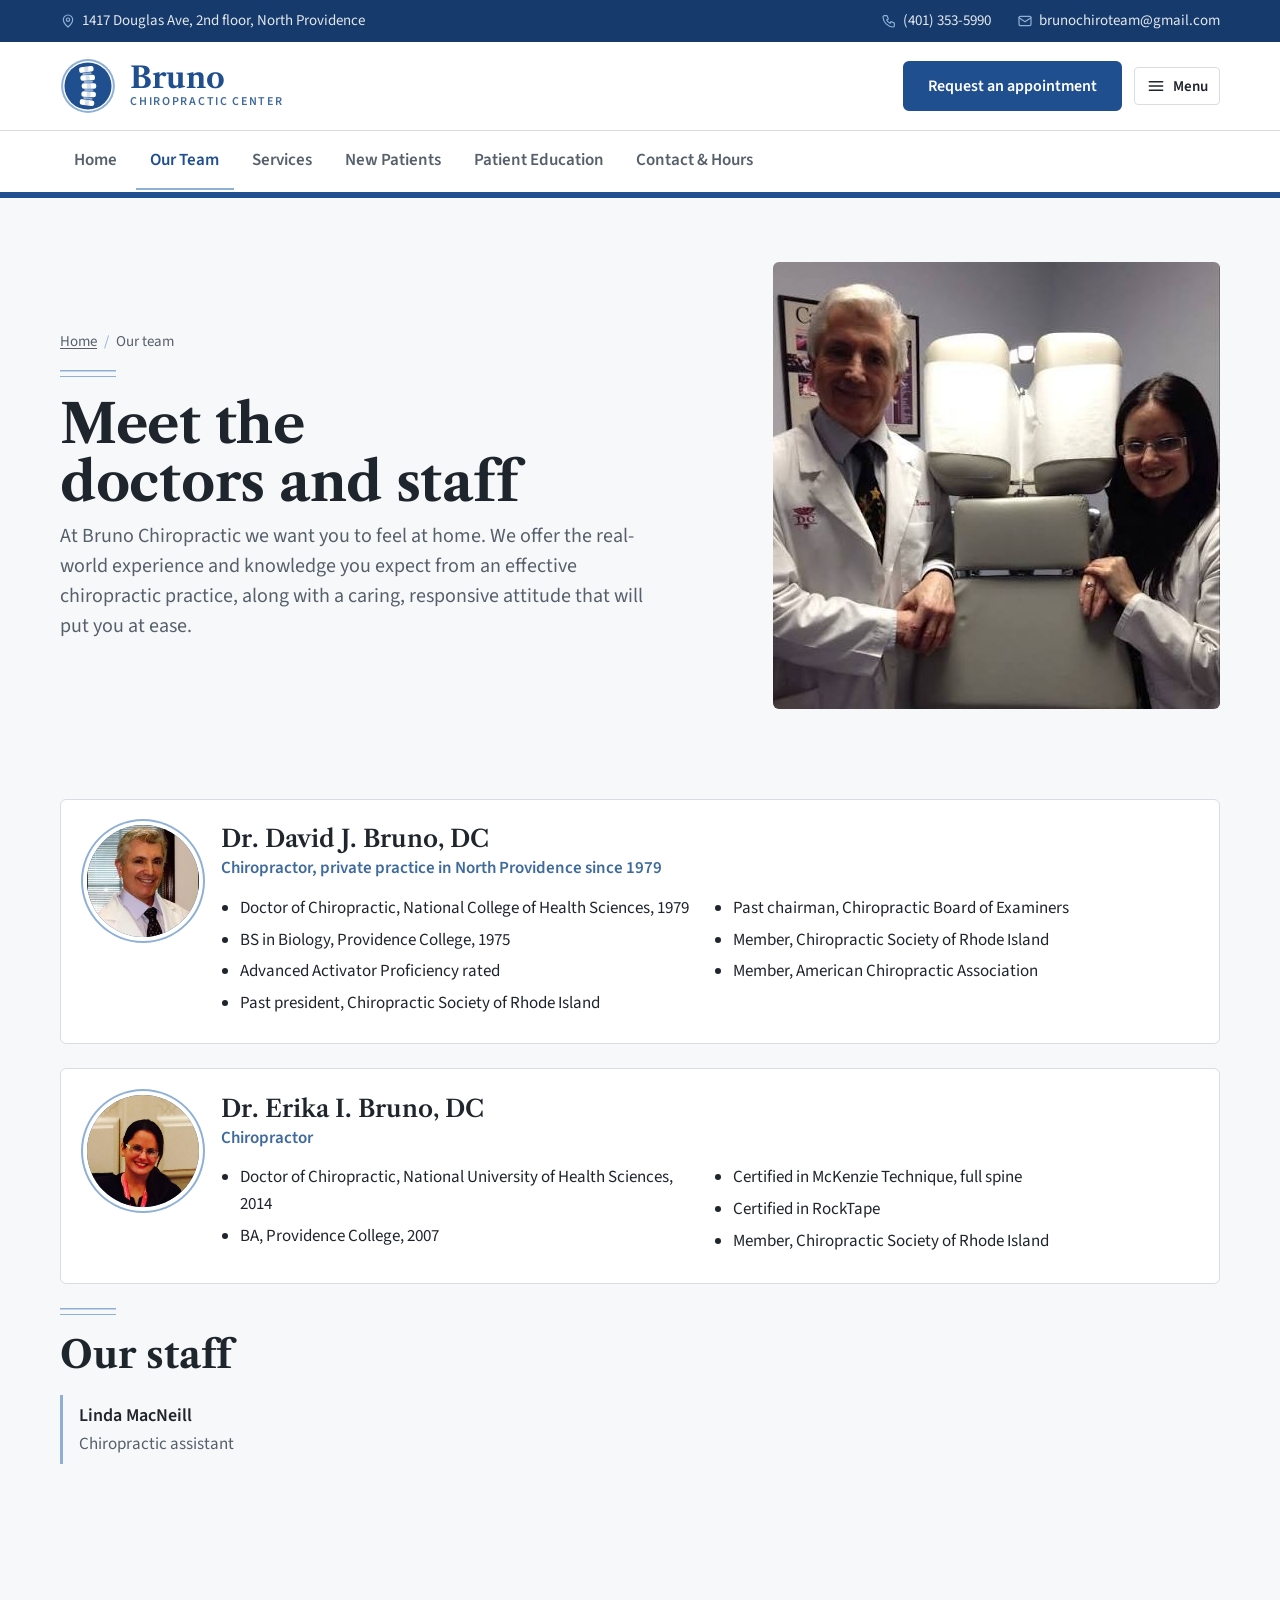
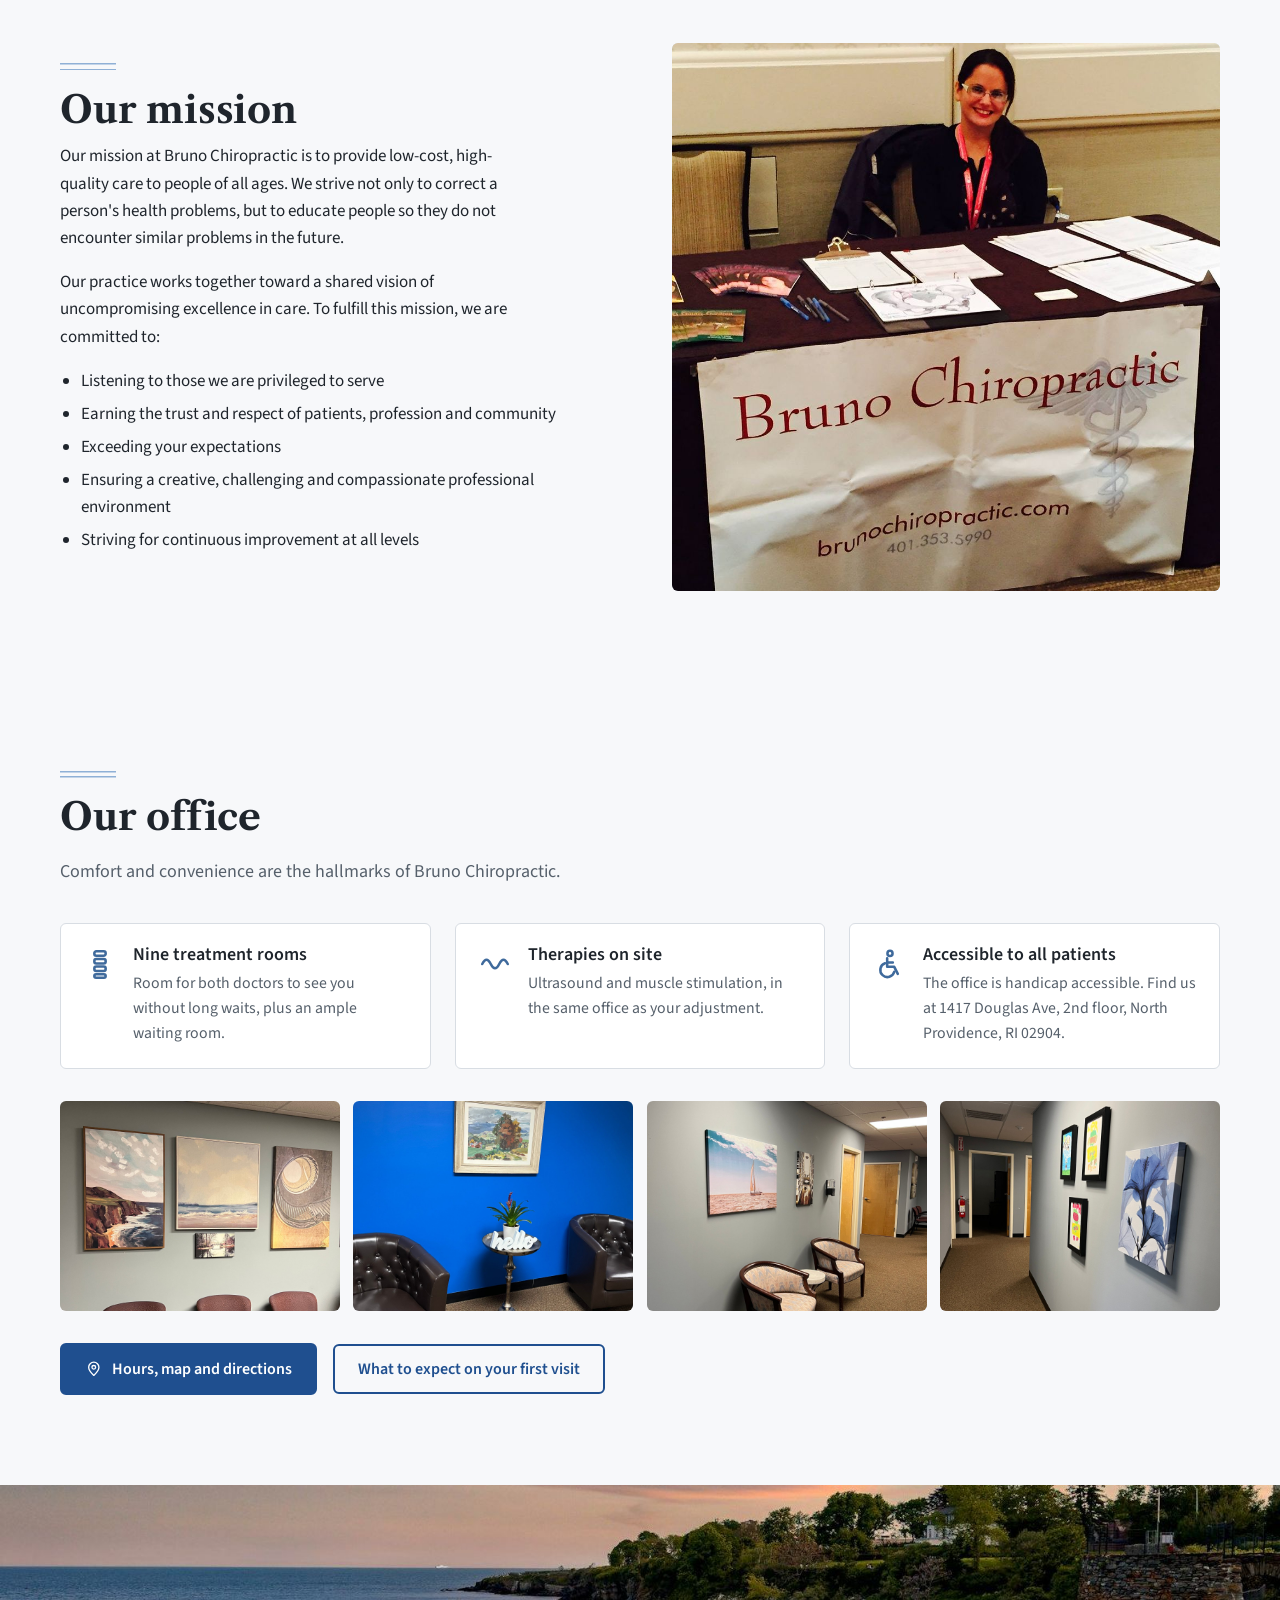
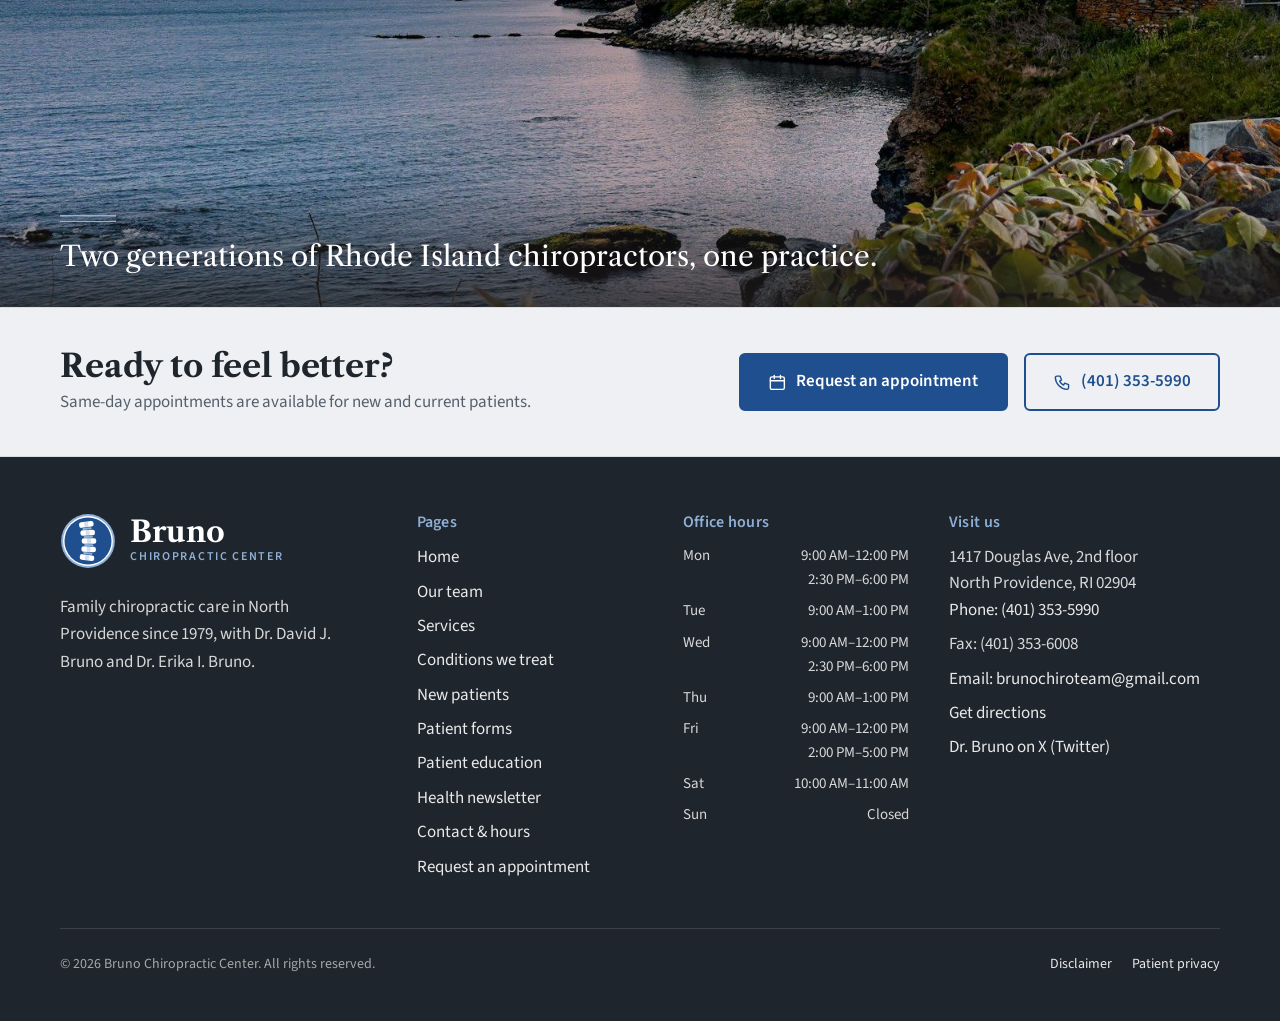
==== commit 58ce27d1: "Version-stamp CSS and JS links so updates show without waiting on cache Each page links styles.css a" ====
--- a/about.html
+++ b/about.html
@@ -13,7 +13,7 @@
 <link rel="preconnect" href="https://fonts.googleapis.com">
 <link rel="preconnect" href="https://fonts.gstatic.com" crossorigin>
 <link rel="stylesheet" href="https://fonts.googleapis.com/css2?family=Libre+Caslon+Text:ital,wght@0,400;0,700;1,400&family=Source+Sans+3:wght@400;600;700&display=swap">
-<link rel="stylesheet" href="css/styles.css">
+<link rel="stylesheet" href="css/styles.css?v=23d57155">
 
 </head>
 <body>
@@ -223,6 +223,6 @@
   <a class="btn btn--outline" href="tel:+14013535990"><svg viewBox="0 0 24 24" fill="none" stroke="currentColor" stroke-width="1.8" stroke-linecap="round" stroke-linejoin="round" aria-hidden="true" focusable="false"><path d="M5 4h4l2 5-2.5 1.5a11 11 0 0 0 5 5L15 13l5 2v4a2 2 0 0 1-2 2A16 16 0 0 1 3 6a2 2 0 0 1 2-2z"/></svg> Call</a>
   <a class="btn btn--primary" href="contact.html#appointment">Request appointment</a>
 </div>
-<script src="js/main.js"></script>
+<script src="js/main.js?v=23d57155"></script>
 </body>
 </html>
--- a/css/styles.css
+++ b/css/styles.css
@@ -113,10 +113,10 @@
 .link-arrow:hover { text-decoration: underline; }
 
 /* ---------- Utility bar (address, phone, email) ---------- */
-.utility { background: var(--blue-deep); color: rgba(255,255,255,0.88); font-size: 0.875rem; }
-.utility__inner { display: flex; justify-content: flex-end; align-items: center; gap: 0.4rem 1.6rem; flex-wrap: wrap; min-height: 36px; padding-block: 0.35rem; }
+.utility { background: var(--blue-deep); color: rgba(255,255,255,0.88); font-size: 0.9375rem; }
+.utility__inner { display: flex; justify-content: flex-end; align-items: center; gap: 0.4rem 1.6rem; flex-wrap: wrap; min-height: 42px; padding-block: 0.45rem; }
 .utility__item { display: inline-flex; align-items: center; gap: 0.4rem; color: inherit; text-decoration: none; white-space: nowrap; }
-.utility__item svg { width: 15px; height: 15px; color: var(--accent); flex: none; }
+.utility__item svg { width: 16px; height: 16px; color: var(--accent); flex: none; }
 a.utility__item:hover { color: var(--white); text-decoration: underline; }
 .utility__addr { margin-right: auto; }
 @media (max-width: 760px) { .utility__addr { display: none; } .utility__inner { justify-content: center; gap: 0.3rem 1.2rem; } }
@@ -124,19 +124,19 @@
 /* ---------- Header ---------- */
 .site-header {
   position: sticky; top: 0; z-index: 50;
-  background: rgba(255,255,255,0.97); border-bottom: 1px solid var(--line);
-}
-.site-header__row { display: flex; align-items: center; gap: 1rem; min-height: 78px; }
-.brand { display: inline-flex; align-items: center; gap: 0.7rem; text-decoration: none; color: var(--ink); margin-right: auto; }
-.brand__mark { width: 46px; height: 46px; flex: none; }
-.brand__text { display: flex; flex-direction: column; gap: 0.2rem; }
-.brand__name { display: block; font-family: var(--display); font-weight: 700; font-size: 1.5rem; line-height: 0.95; color: var(--blue); }
-.brand__sub { display: block; font: 600 0.6875rem/1 var(--body); letter-spacing: 0.14em; text-transform: uppercase; color: var(--accent-deep); white-space: nowrap; }
+  background: rgba(255,255,255,0.97); border-bottom: 6px solid var(--blue);
+}
+.site-header__row { display: flex; align-items: center; gap: 1rem; min-height: 100px; padding-block: 0.75rem; }
+.brand { display: inline-flex; align-items: center; gap: 0.9rem; text-decoration: none; color: var(--ink); margin-right: auto; }
+.brand__mark { width: 64px; height: 64px; flex: none; }
+.brand__text { display: flex; flex-direction: column; gap: 0.3rem; }
+.brand__name { display: block; font-family: var(--display); font-weight: 700; font-size: 2.1rem; line-height: 0.95; color: var(--blue); }
+.brand__sub { display: block; font: 600 0.8125rem/1 var(--body); letter-spacing: 0.14em; text-transform: uppercase; color: var(--accent-deep); white-space: nowrap; }
 
 /* Desktop nav with dropdown section menus */
 .nav { display: flex; align-items: center; gap: 0.1rem; }
 .nav__item { position: relative; }
-.nav__link { display: inline-flex; align-items: center; gap: 0.25rem; font-weight: 600; color: var(--ink); text-decoration: none; white-space: nowrap; padding: 0.6rem 0.55rem; border-radius: 4px; position: relative; }
+.nav__link { display: inline-flex; align-items: center; gap: 0.25rem; font-weight: 600; font-size: 1.0625rem; color: var(--ink); text-decoration: none; white-space: nowrap; padding: 0.6rem 0.55rem; border-radius: 4px; position: relative; }
 .nav__chev svg { width: 14px; height: 14px; display: block; color: var(--accent-deep); transition: transform 0.15s ease; }
 .nav__link:hover, .nav__item:focus-within > .nav__link { color: var(--blue); }
 .nav__link[aria-current="page"] { color: var(--blue); }
@@ -163,16 +163,17 @@
 .quicknav { display: none; border-top: 1px solid var(--line); }
 .quicknav__inner { display: flex; gap: 0.25rem; overflow-x: auto; scrollbar-width: none; padding-block: 0.15rem; }
 .quicknav__inner::-webkit-scrollbar { display: none; }
-.quicknav a { flex: none; padding: 0.6rem 0.75rem; font-weight: 600; font-size: 0.9375rem; color: var(--ink-soft); text-decoration: none; white-space: nowrap; border-bottom: 2px solid transparent; }
+.quicknav a { flex: none; padding: 0.85rem 0.9rem; font-weight: 600; font-size: 1.0625rem; color: var(--ink-soft); text-decoration: none; white-space: nowrap; border-bottom: 2px solid transparent; }
 .quicknav a:hover { color: var(--blue); }
 .quicknav a[aria-current="page"] { color: var(--blue); border-bottom-color: var(--accent); }
 
-[id] { scroll-margin-top: 140px; }
-
-@media (max-width: 1260px) {
-  .site-header__row { min-height: 66px; gap: 0.75rem; }
-  .brand__mark { width: 40px; height: 40px; }
-  .brand__name { font-size: 1.3rem; }
+[id] { scroll-margin-top: 190px; }
+
+@media (max-width: 1310px) {
+  .site-header__row { min-height: 88px; gap: 0.75rem; }
+  .brand__mark { width: 56px; height: 56px; }
+  .brand__name { font-size: 1.85rem; }
+  .brand__sub { font-size: 0.75rem; }
   .nav-toggle { display: inline-flex; }
   .quicknav { display: block; }
   /* Full menu becomes a dropdown panel under the header */
@@ -180,7 +181,7 @@
     display: none; position: absolute; left: 0; right: 0; top: 100%;
     flex-direction: column; align-items: stretch; gap: 0;
     background: var(--white); border-bottom: 1px solid var(--line); box-shadow: var(--shadow);
-    padding: 0.5rem var(--gutter) 1.25rem; max-height: calc(100vh - 120px); overflow-y: auto;
+    padding: 0.5rem var(--gutter) 1.25rem; max-height: calc(100vh - 150px); overflow-y: auto;
   }
   .nav.is-open { display: flex; }
   .nav__item { border-bottom: 1px solid var(--line); padding-block: 0.35rem; }
@@ -197,6 +198,11 @@
   .nav__contact svg { width: 18px; height: 18px; color: var(--accent-deep); }
 }
 @media (max-width: 600px) {
+  .site-header__row { min-height: 76px; }
+  .brand__mark { width: 48px; height: 48px; }
+  .brand__name { font-size: 1.6rem; }
+  .brand__sub { font-size: 0.6875rem; }
+  .quicknav a { padding: 0.75rem 0.7rem; font-size: 1rem; }
   .header-actions .btn { display: none; }
   .nav__menu { grid-template-columns: 1fr; }
   .nav-toggle__label { display: none; }
@@ -478,7 +484,7 @@
 
 /* ---------- Patient education ---------- */
 .edu { display: grid; grid-template-columns: 220px minmax(0, 1fr); gap: clamp(2rem, 4vw, 3.5rem); align-items: start; }
-.edu__toc { position: sticky; top: 140px; display: grid; gap: 0.1rem; padding: 1rem 0 1rem 1rem; border-left: 2px solid var(--line); }
+.edu__toc { position: sticky; top: 190px; display: grid; gap: 0.1rem; padding: 1rem 0 1rem 1rem; border-left: 2px solid var(--line); }
 .edu__toc-title { font-weight: 700; font-size: 0.8125rem; letter-spacing: 0.06em; text-transform: uppercase; color: var(--accent-deep); margin: 0 0 0.4rem; }
 .edu__toc a { color: var(--ink-soft); text-decoration: none; padding: 0.3rem 0; font-size: 0.9375rem; }
 .edu__toc a:hover { color: var(--blue); }
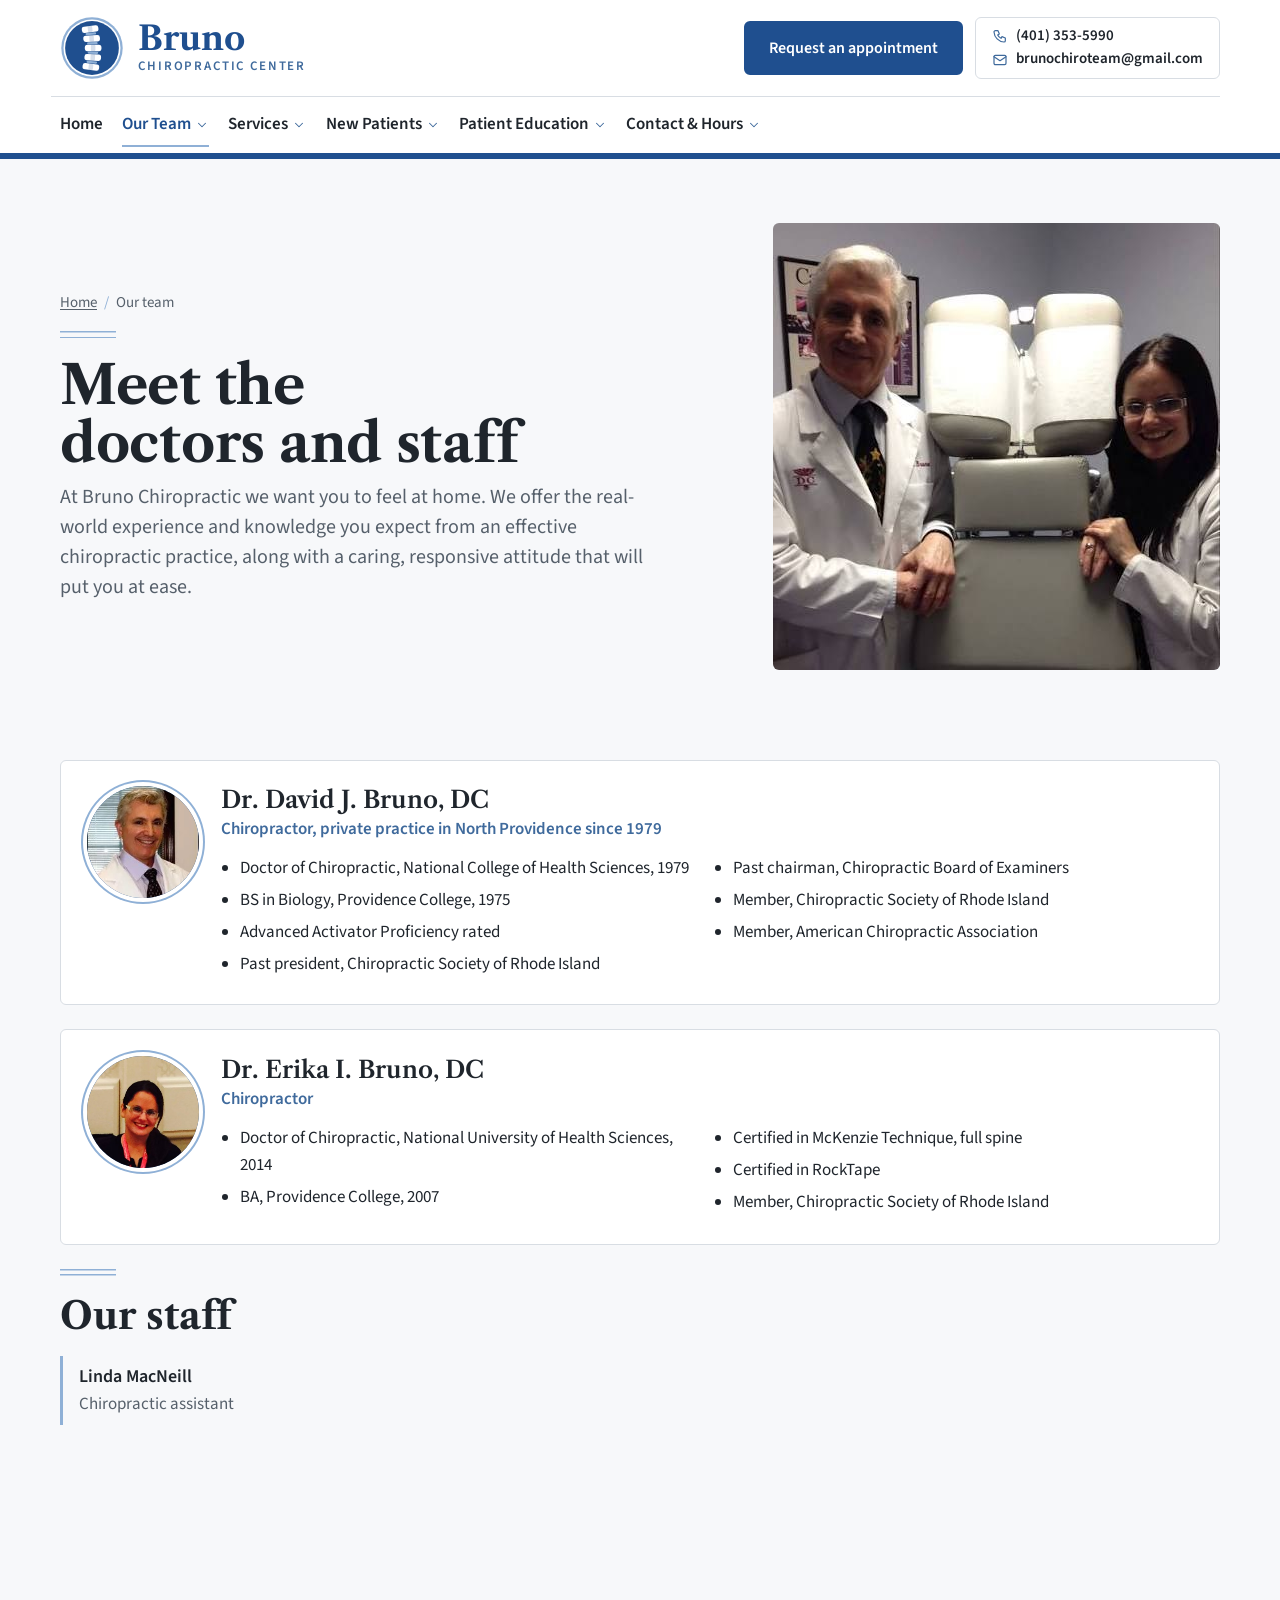
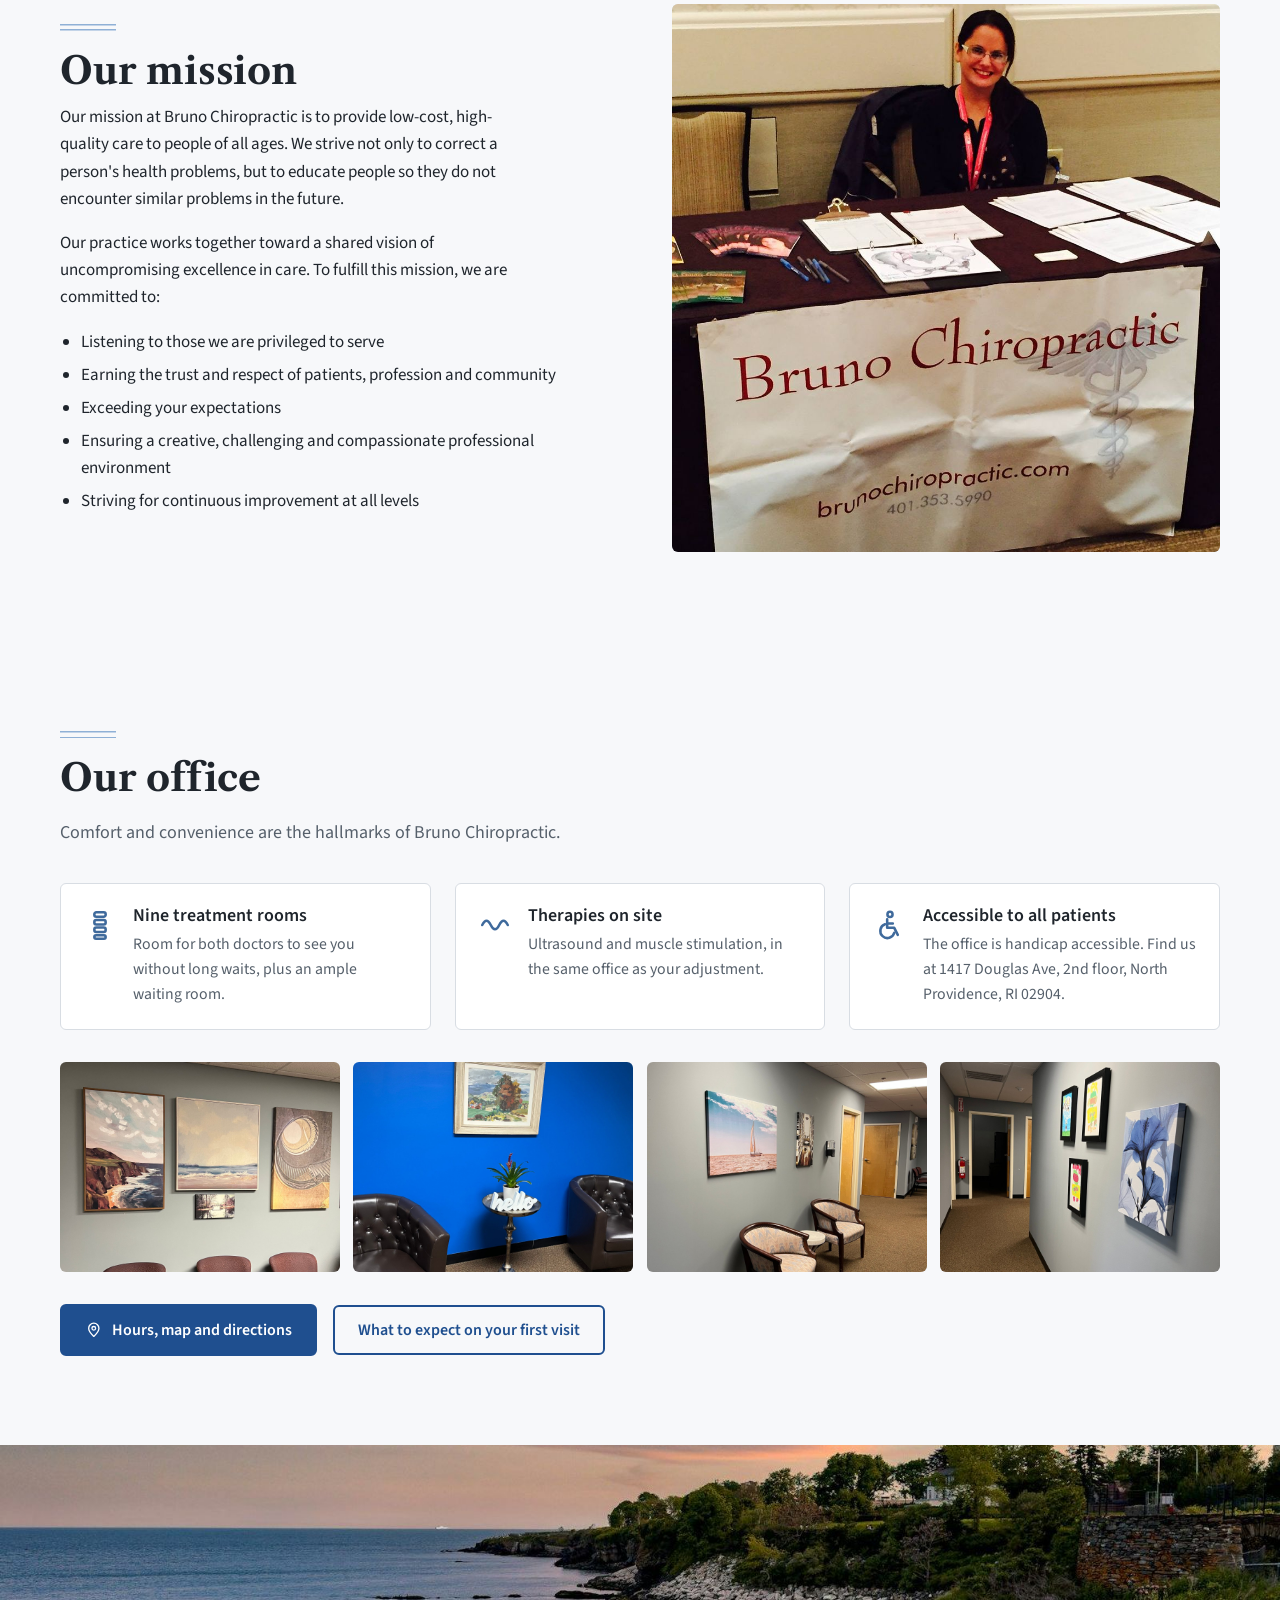
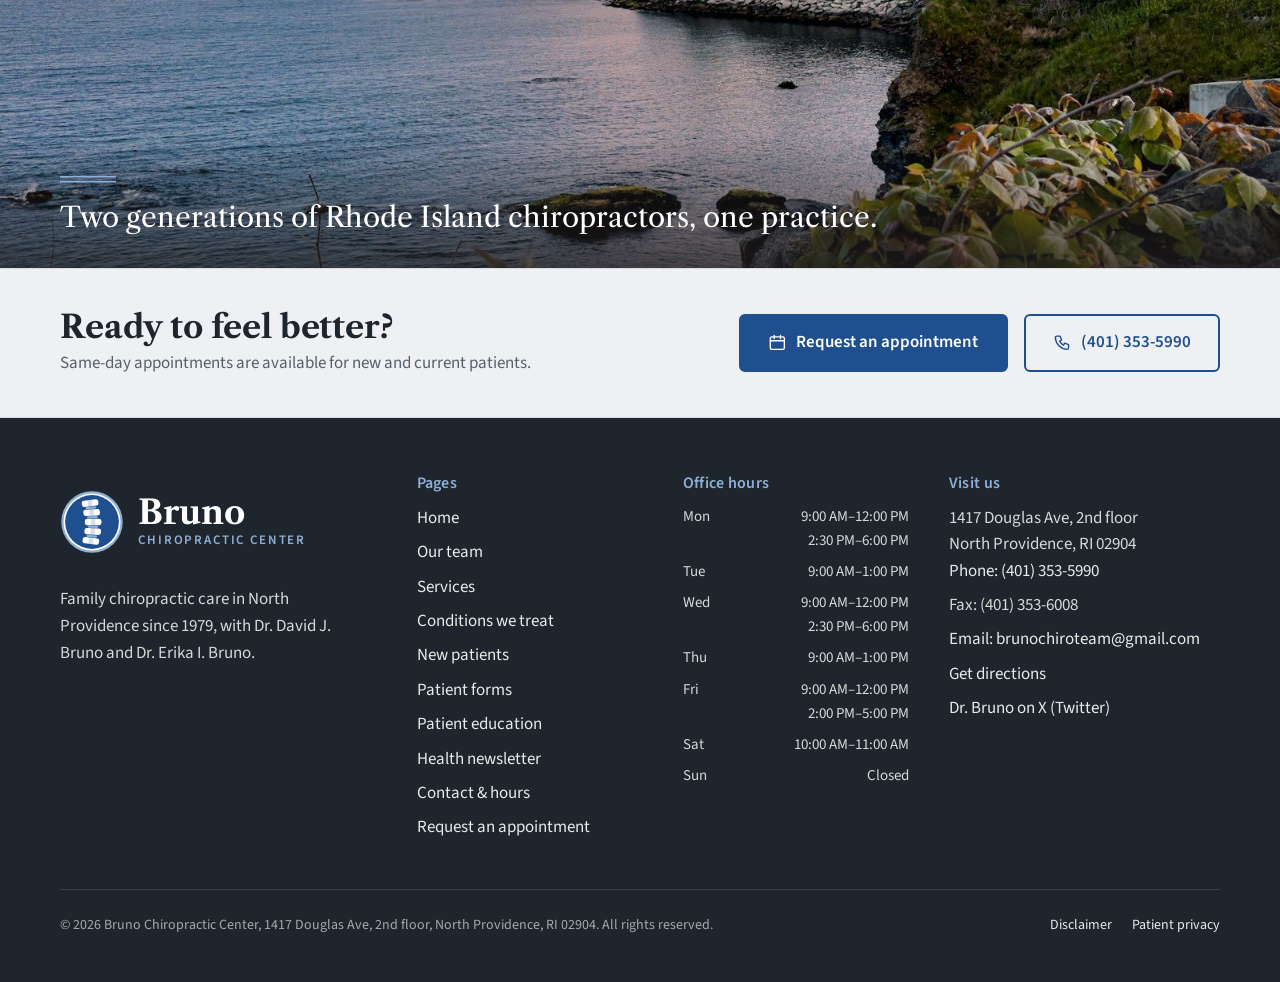
==== commit 59776261: "Header: phone/email box beside the appointment button, links on a second row - Remove the top contac" ====
--- a/about.html
+++ b/about.html
@@ -13,19 +13,12 @@
 <link rel="preconnect" href="https://fonts.googleapis.com">
 <link rel="preconnect" href="https://fonts.gstatic.com" crossorigin>
 <link rel="stylesheet" href="https://fonts.googleapis.com/css2?family=Libre+Caslon+Text:ital,wght@0,400;0,700;1,400&family=Source+Sans+3:wght@400;600;700&display=swap">
-<link rel="stylesheet" href="css/styles.css?v=23d57155">
+<link rel="stylesheet" href="css/styles.css?v=05a94e9b">
 
 </head>
 <body>
 
 <a class="skip-link" href="#main">Skip to content</a>
-<div class="utility">
-  <div class="container utility__inner">
-    <span class="utility__item utility__addr"><svg viewBox="0 0 24 24" fill="none" stroke="currentColor" stroke-width="1.8" stroke-linecap="round" stroke-linejoin="round" aria-hidden="true" focusable="false"><path d="M12 21s7-6.2 7-11a7 7 0 1 0-14 0c0 4.8 7 11 7 11z"/><circle cx="12" cy="10" r="2.5"/></svg>1417 Douglas Ave, 2nd floor, North Providence</span>
-    <a class="utility__item" href="tel:+14013535990"><svg viewBox="0 0 24 24" fill="none" stroke="currentColor" stroke-width="1.8" stroke-linecap="round" stroke-linejoin="round" aria-hidden="true" focusable="false"><path d="M5 4h4l2 5-2.5 1.5a11 11 0 0 0 5 5L15 13l5 2v4a2 2 0 0 1-2 2A16 16 0 0 1 3 6a2 2 0 0 1 2-2z"/></svg>(401) 353-5990</a>
-    <a class="utility__item" href="mailto:brunochiroteam@gmail.com"><svg viewBox="0 0 24 24" fill="none" stroke="currentColor" stroke-width="1.8" stroke-linecap="round" stroke-linejoin="round" aria-hidden="true" focusable="false"><rect x="3" y="5" width="18" height="14" rx="2"/><path d="m3 7 9 6 9-6"/></svg>brunochiroteam@gmail.com</a>
-  </div>
-</div>
 <header class="site-header">
   <div class="container site-header__row">
     <a class="brand" href="index.html" aria-label="Bruno Chiropractic Center, home">
@@ -42,6 +35,10 @@
     </nav>
     <div class="header-actions">
       <a class="btn btn--primary" href="contact.html#appointment">Request an appointment</a>
+      <div class="header-contact">
+        <a href="tel:+14013535990"><svg viewBox="0 0 24 24" fill="none" stroke="currentColor" stroke-width="1.8" stroke-linecap="round" stroke-linejoin="round" aria-hidden="true" focusable="false"><path d="M5 4h4l2 5-2.5 1.5a11 11 0 0 0 5 5L15 13l5 2v4a2 2 0 0 1-2 2A16 16 0 0 1 3 6a2 2 0 0 1 2-2z"/></svg><span>(401) 353-5990</span></a>
+        <a href="mailto:brunochiroteam@gmail.com"><svg viewBox="0 0 24 24" fill="none" stroke="currentColor" stroke-width="1.8" stroke-linecap="round" stroke-linejoin="round" aria-hidden="true" focusable="false"><rect x="3" y="5" width="18" height="14" rx="2"/><path d="m3 7 9 6 9-6"/></svg><span>brunochiroteam@gmail.com</span></a>
+      </div>
       <button class="nav-toggle" type="button" aria-expanded="false" aria-controls="site-nav" aria-label="Open menu"><svg viewBox="0 0 24 24" fill="none" stroke="currentColor" stroke-width="1.8" stroke-linecap="round" stroke-linejoin="round" aria-hidden="true" focusable="false"><path d="M4 7h16M4 12h16M4 17h16"/></svg><span class="nav-toggle__label">Menu</span></button>
     </div>
   </div>
@@ -211,7 +208,7 @@
       </div>
     </div>
     <div class="footer__meta">
-      <p>© <span data-year>2026</span> Bruno Chiropractic Center. All rights reserved.</p>
+      <p>© <span data-year>2026</span> Bruno Chiropractic Center, 1417 Douglas Ave, 2nd floor, North Providence, RI 02904. All rights reserved.</p>
       <ul>
         <li><a href="legal.html#disclaimer">Disclaimer</a></li>
         <li><a href="legal.html#privacy">Patient privacy</a></li>
@@ -223,6 +220,6 @@
   <a class="btn btn--outline" href="tel:+14013535990"><svg viewBox="0 0 24 24" fill="none" stroke="currentColor" stroke-width="1.8" stroke-linecap="round" stroke-linejoin="round" aria-hidden="true" focusable="false"><path d="M5 4h4l2 5-2.5 1.5a11 11 0 0 0 5 5L15 13l5 2v4a2 2 0 0 1-2 2A16 16 0 0 1 3 6a2 2 0 0 1 2-2z"/></svg> Call</a>
   <a class="btn btn--primary" href="contact.html#appointment">Request appointment</a>
 </div>
-<script src="js/main.js?v=23d57155"></script>
+<script src="js/main.js?v=05a94e9b"></script>
 </body>
 </html>
--- a/css/styles.css
+++ b/css/styles.css
@@ -112,37 +112,45 @@
 .chips a { display: inline-flex; align-items: center; gap: 0.35em; }
 .link-arrow:hover { text-decoration: underline; }
 
-/* ---------- Utility bar (address, phone, email) ---------- */
-.utility { background: var(--blue-deep); color: rgba(255,255,255,0.88); font-size: 0.9375rem; }
-.utility__inner { display: flex; justify-content: flex-end; align-items: center; gap: 0.4rem 1.6rem; flex-wrap: wrap; min-height: 42px; padding-block: 0.45rem; }
-.utility__item { display: inline-flex; align-items: center; gap: 0.4rem; color: inherit; text-decoration: none; white-space: nowrap; }
-.utility__item svg { width: 16px; height: 16px; color: var(--accent); flex: none; }
-a.utility__item:hover { color: var(--white); text-decoration: underline; }
-.utility__addr { margin-right: auto; }
-@media (max-width: 760px) { .utility__addr { display: none; } .utility__inner { justify-content: center; gap: 0.3rem 1.2rem; } }
-
-/* ---------- Header ---------- */
+/* ---------- Header ----------
+   Desktop: two rows inside the header. Row 1: logo | appointment button + phone/email box.
+   Row 2: page links with dropdown section menus. Thick blue bar along the bottom.
+   Narrow screens: logo | button | Menu, page links as a scrollable strip. */
 .site-header {
   position: sticky; top: 0; z-index: 50;
   background: rgba(255,255,255,0.97); border-bottom: 6px solid var(--blue);
 }
-.site-header__row { display: flex; align-items: center; gap: 1rem; min-height: 100px; padding-block: 0.75rem; }
-.brand { display: inline-flex; align-items: center; gap: 0.9rem; text-decoration: none; color: var(--ink); margin-right: auto; }
+.site-header__row {
+  display: grid; grid-template-columns: auto 1fr auto;
+  grid-template-areas: "brand . actions" "nav nav nav";
+  align-items: center; column-gap: 1rem;
+}
+.brand { grid-area: brand; display: inline-flex; align-items: center; gap: 0.9rem; text-decoration: none; color: var(--ink); padding-block: 1rem; }
 .brand__mark { width: 64px; height: 64px; flex: none; }
 .brand__text { display: flex; flex-direction: column; gap: 0.3rem; }
 .brand__name { display: block; font-family: var(--display); font-weight: 700; font-size: 2.1rem; line-height: 0.95; color: var(--blue); }
 .brand__sub { display: block; font: 600 0.8125rem/1 var(--body); letter-spacing: 0.14em; text-transform: uppercase; color: var(--accent-deep); white-space: nowrap; }
 
-/* Desktop nav with dropdown section menus */
-.nav { display: flex; align-items: center; gap: 0.1rem; }
+.header-actions { grid-area: actions; display: flex; align-items: center; gap: 0.75rem; }
+.header-actions > .btn { padding-block: 1.05em; }
+.header-contact {
+  display: grid; gap: 0.3rem; padding: 0.55rem 1rem;
+  border: 1px solid var(--line); border-radius: var(--radius); background: var(--white);
+}
+.header-contact a { display: inline-flex; align-items: center; gap: 0.5rem; color: var(--ink); text-decoration: none; font-weight: 600; font-size: 0.9375rem; line-height: 1.25; white-space: nowrap; }
+.header-contact a:hover { color: var(--blue); }
+.header-contact svg { width: 16px; height: 16px; color: var(--accent-deep); flex: none; }
+
+/* Page links row with dropdown section menus */
+.nav { grid-area: nav; display: flex; align-items: center; gap: 0.1rem; border-top: 1px solid var(--line); margin-left: -0.55rem; padding-block: 0.2rem; }
 .nav__item { position: relative; }
-.nav__link { display: inline-flex; align-items: center; gap: 0.25rem; font-weight: 600; font-size: 1.0625rem; color: var(--ink); text-decoration: none; white-space: nowrap; padding: 0.6rem 0.55rem; border-radius: 4px; position: relative; }
+.nav__link { display: inline-flex; align-items: center; gap: 0.25rem; font-weight: 600; font-size: 1.0625rem; color: var(--ink); text-decoration: none; white-space: nowrap; padding: 0.7rem 0.55rem; border-radius: 4px; position: relative; }
 .nav__chev svg { width: 14px; height: 14px; display: block; color: var(--accent-deep); transition: transform 0.15s ease; }
 .nav__link:hover, .nav__item:focus-within > .nav__link { color: var(--blue); }
 .nav__link[aria-current="page"] { color: var(--blue); }
-.nav__link[aria-current="page"]::after { content: ""; position: absolute; left: 0.55rem; right: 0.55rem; bottom: 0.15rem; height: 2px; background: var(--accent); }
+.nav__link[aria-current="page"]::after { content: ""; position: absolute; left: 0.55rem; right: 0.55rem; bottom: 0.2rem; height: 2px; background: var(--accent); }
 .nav__menu {
-  position: absolute; top: 100%; left: 0; min-width: 240px; padding: 0.5rem;
+  position: absolute; top: calc(100% + 0.2rem); left: 0; min-width: 240px; padding: 0.5rem; z-index: 5;
   background: var(--white); border: 1px solid var(--line); border-top: 3px solid var(--blue); border-radius: 0 0 var(--radius) var(--radius);
   box-shadow: var(--shadow); display: grid; gap: 0.1rem;
   opacity: 0; visibility: hidden; transform: translateY(6px); transition: opacity 0.15s ease, transform 0.15s ease, visibility 0.15s;
@@ -154,12 +162,11 @@
 .nav__item:last-of-type .nav__menu { left: auto; right: 0; }
 .nav__extras { display: none; }
 
-.header-actions { display: flex; align-items: center; gap: 0.75rem; }
-.nav-toggle { display: none; align-items: center; gap: 0.4rem; background: var(--white); border: 1px solid var(--line); border-radius: 4px; padding: 0.5rem 0.7rem; cursor: pointer; color: var(--ink); font: 600 0.9375rem/1 var(--body); }
+.nav-toggle { display: none; align-items: center; gap: 0.4rem; background: var(--white); border: 1px solid var(--line); border-radius: 4px; padding: 0.55rem 0.75rem; cursor: pointer; color: var(--ink); font: 600 0.9375rem/1 var(--body); }
 .nav-toggle svg { width: 20px; height: 20px; display: block; }
 .nav-toggle[aria-expanded="true"] { border-color: var(--blue); color: var(--blue); }
 
-/* Quick page strip (shown when the full nav collapses) */
+/* Page-link strip (narrow screens only) */
 .quicknav { display: none; border-top: 1px solid var(--line); }
 .quicknav__inner { display: flex; gap: 0.25rem; overflow-x: auto; scrollbar-width: none; padding-block: 0.15rem; }
 .quicknav__inner::-webkit-scrollbar { display: none; }
@@ -167,25 +174,27 @@
 .quicknav a:hover { color: var(--blue); }
 .quicknav a[aria-current="page"] { color: var(--blue); border-bottom-color: var(--accent); }
 
-[id] { scroll-margin-top: 190px; }
-
-@media (max-width: 1310px) {
-  .site-header__row { min-height: 88px; gap: 0.75rem; }
+[id] { scroll-margin-top: 180px; }
+
+@media (max-width: 900px) {
+  .site-header__row { display: flex; align-items: center; gap: 0.75rem; min-height: 88px; }
+  .brand { margin-right: auto; padding-block: 0.75rem; }
   .brand__mark { width: 56px; height: 56px; }
   .brand__name { font-size: 1.85rem; }
   .brand__sub { font-size: 0.75rem; }
+  .header-contact { display: none; }
   .nav-toggle { display: inline-flex; }
   .quicknav { display: block; }
   /* Full menu becomes a dropdown panel under the header */
   .nav {
-    display: none; position: absolute; left: 0; right: 0; top: 100%;
+    display: none; position: absolute; left: 0; right: 0; top: 100%; margin: 0;
     flex-direction: column; align-items: stretch; gap: 0;
-    background: var(--white); border-bottom: 1px solid var(--line); box-shadow: var(--shadow);
+    background: var(--white); border-top: 0; border-bottom: 1px solid var(--line); box-shadow: var(--shadow);
     padding: 0.5rem var(--gutter) 1.25rem; max-height: calc(100vh - 150px); overflow-y: auto;
   }
   .nav.is-open { display: flex; }
   .nav__item { border-bottom: 1px solid var(--line); padding-block: 0.35rem; }
-  .nav__link { padding: 0.6rem 0.25rem; font-size: 1.0625rem; }
+  .nav__link { padding: 0.6rem 0.25rem; }
   .nav__link[aria-current="page"]::after { display: none; }
   .nav__link[aria-current="page"] { box-shadow: inset 3px 0 0 var(--accent); padding-left: 0.75rem; }
   .nav__chev { display: none; }
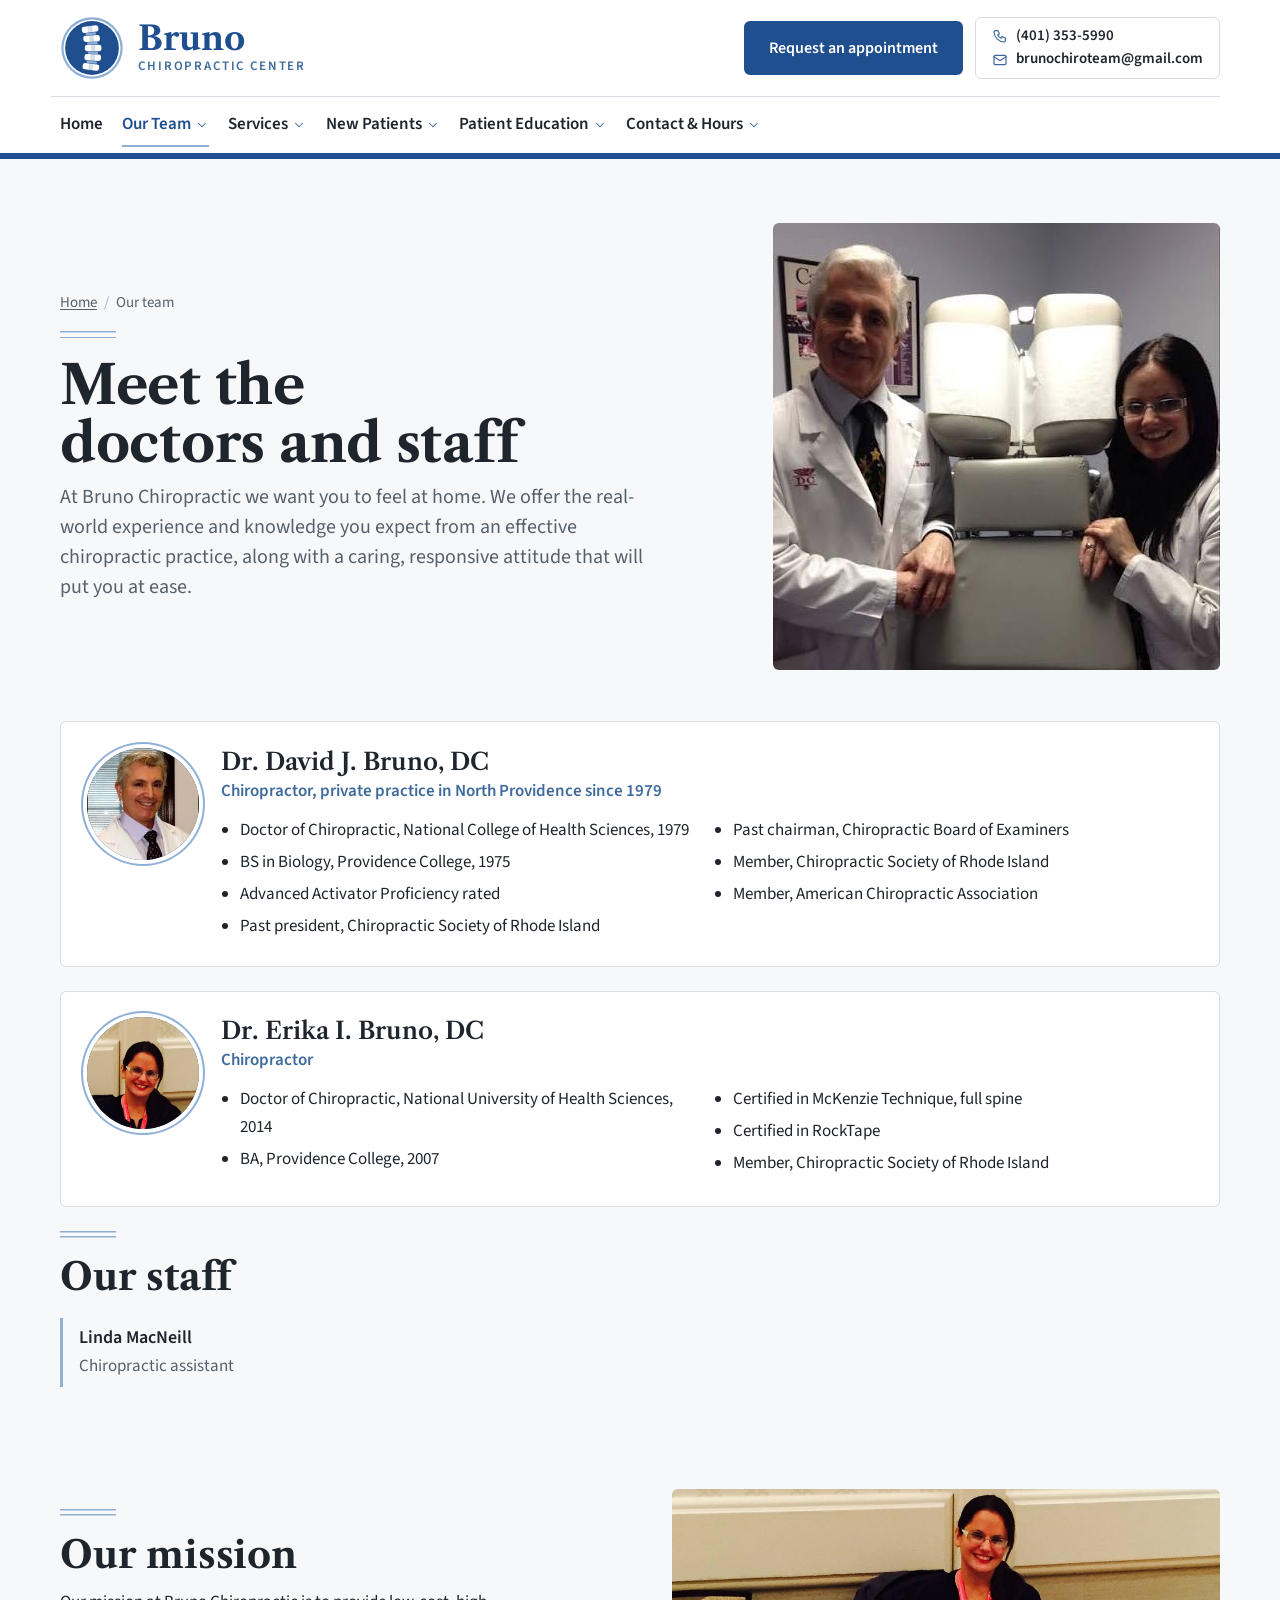
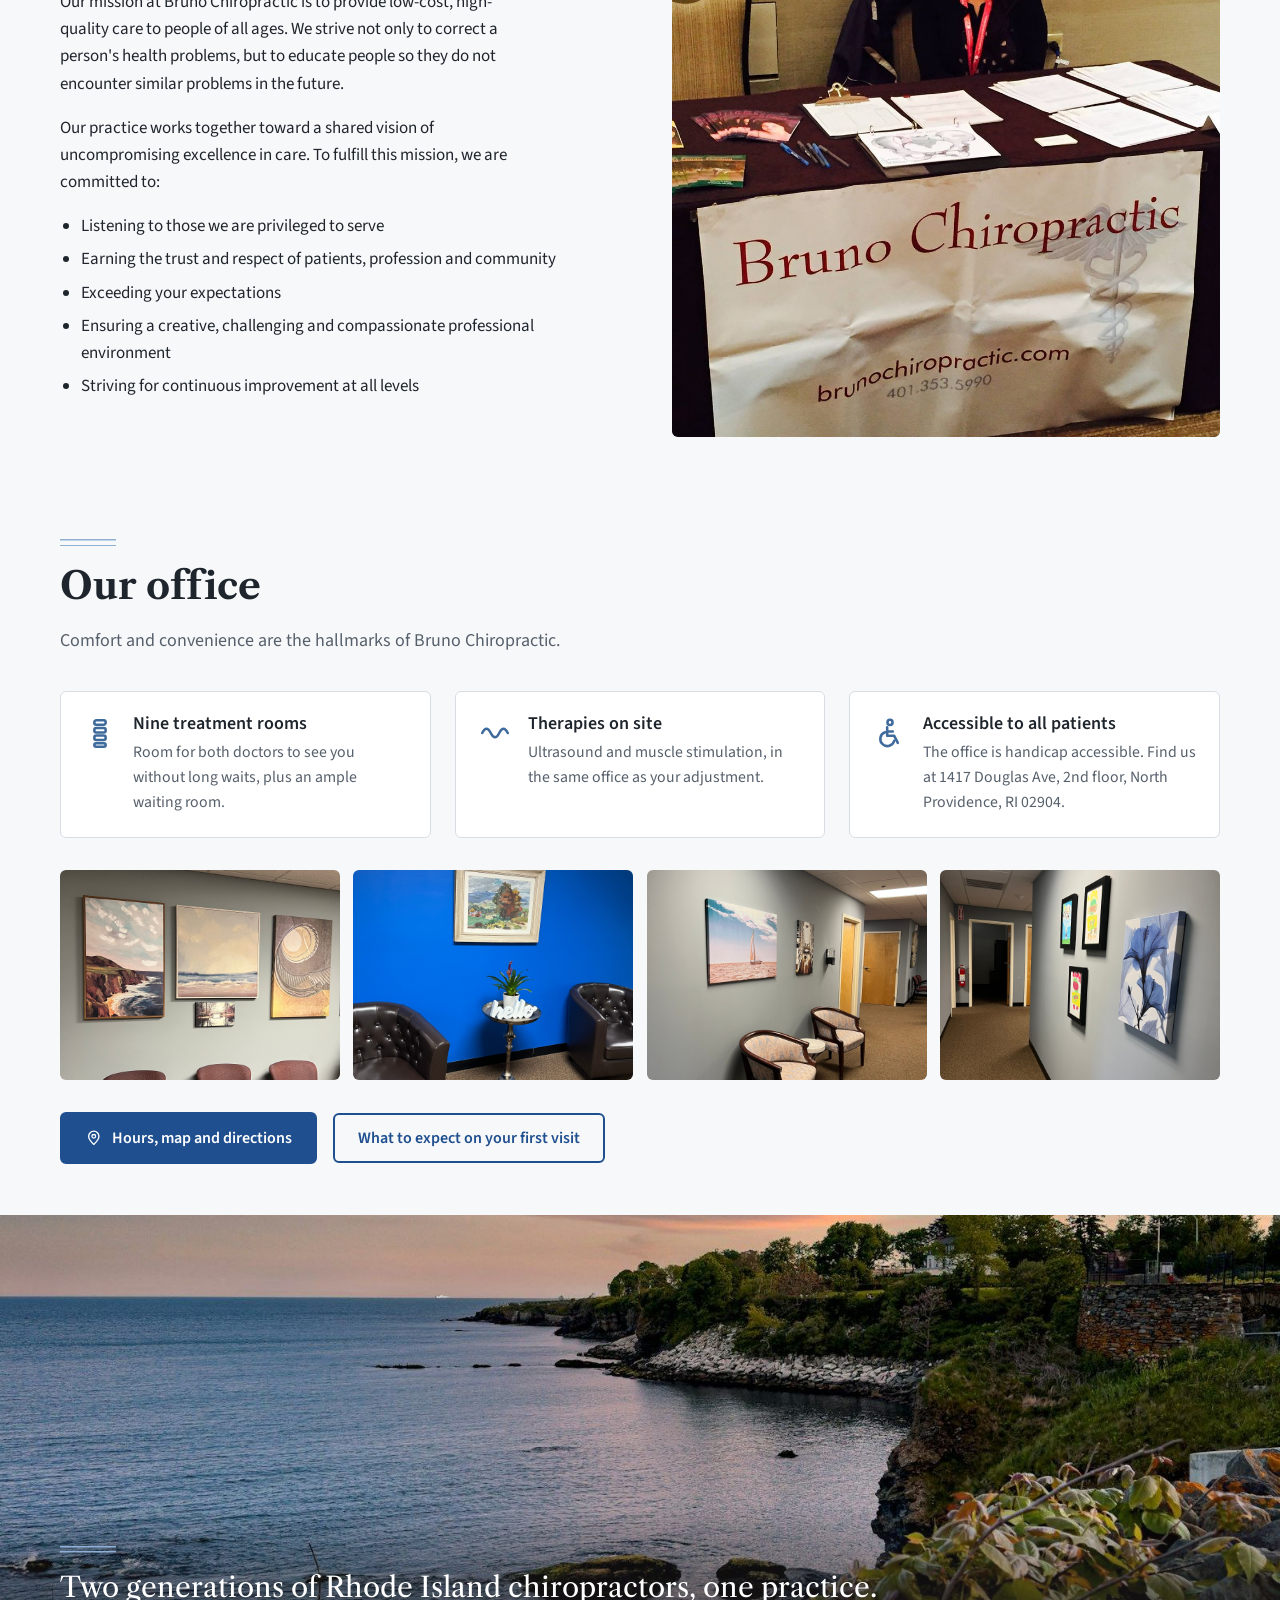
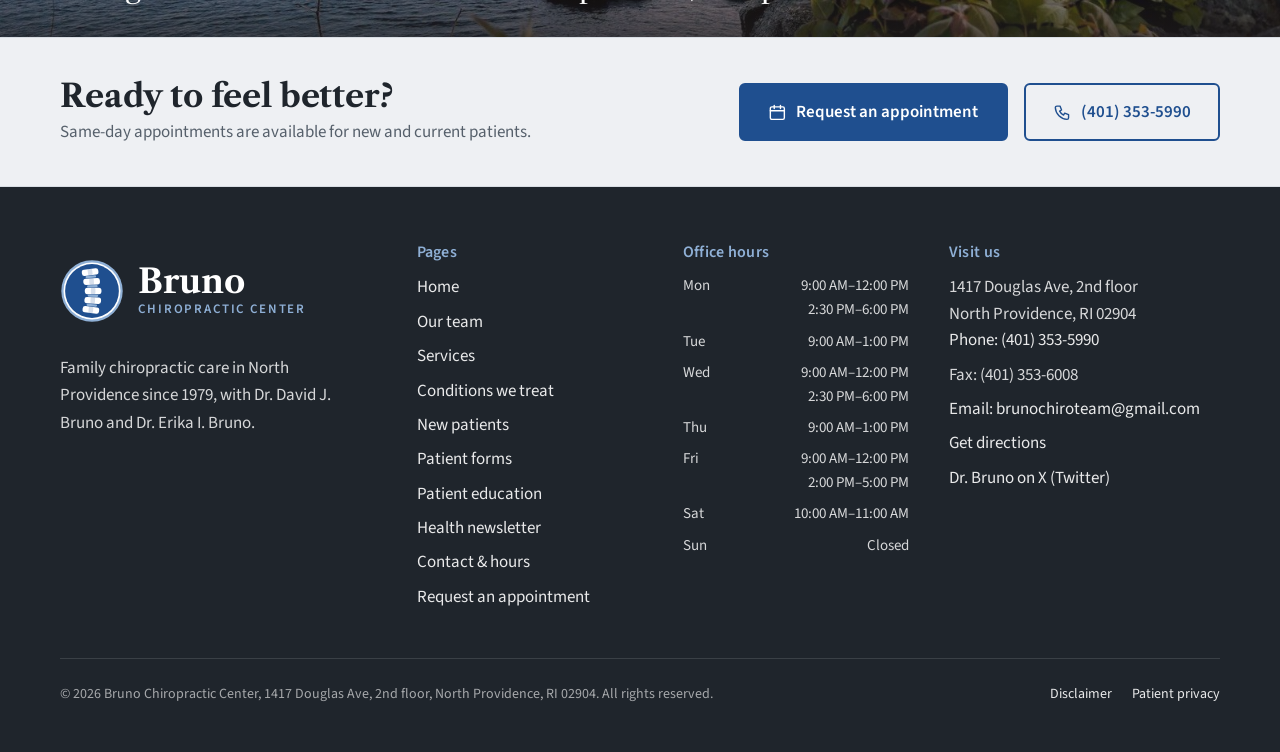
==== commit 5de15856: "Search-result icon, site name data, tighter section spacing - favicon.ico (16/32/48), 192px PNG and " ====
--- a/about.html
+++ b/about.html
@@ -9,11 +9,15 @@
 <meta property="og:description" content="Meet Dr. David J. Bruno, DC and Dr. Erika I. Bruno, DC, the chiropractors at Bruno Chiropractic Center in North Providence, Rhode Island, and the staff who support them.">
 <meta property="og:type" content="website">
 <meta name="theme-color" content="#1F4F8F">
+<link rel="icon" href="favicon.ico" sizes="48x48">
+<link rel="icon" href="favicon-192.png" type="image/png" sizes="192x192">
 <link rel="icon" href="img/favicon.svg" type="image/svg+xml">
+<link rel="apple-touch-icon" href="apple-touch-icon.png">
+<link rel="canonical" href="https://brunochiropractic.com/about.html">
 <link rel="preconnect" href="https://fonts.googleapis.com">
 <link rel="preconnect" href="https://fonts.gstatic.com" crossorigin>
 <link rel="stylesheet" href="https://fonts.googleapis.com/css2?family=Libre+Caslon+Text:ital,wght@0,400;0,700;1,400&family=Source+Sans+3:wght@400;600;700&display=swap">
-<link rel="stylesheet" href="css/styles.css?v=05a94e9b">
+<link rel="stylesheet" href="css/styles.css?v=652cbb54">
 
 </head>
 <body>
@@ -220,6 +224,6 @@
   <a class="btn btn--outline" href="tel:+14013535990"><svg viewBox="0 0 24 24" fill="none" stroke="currentColor" stroke-width="1.8" stroke-linecap="round" stroke-linejoin="round" aria-hidden="true" focusable="false"><path d="M5 4h4l2 5-2.5 1.5a11 11 0 0 0 5 5L15 13l5 2v4a2 2 0 0 1-2 2A16 16 0 0 1 3 6a2 2 0 0 1 2-2z"/></svg> Call</a>
   <a class="btn btn--primary" href="contact.html#appointment">Request appointment</a>
 </div>
-<script src="js/main.js?v=05a94e9b"></script>
+<script src="js/main.js?v=652cbb54"></script>
 </body>
 </html>
--- a/css/styles.css
+++ b/css/styles.css
@@ -23,7 +23,7 @@
 
   --container: 1160px;
   --gutter: clamp(16px, 4vw, 40px);
-  --section: clamp(3.5rem, 7vw, 6rem);
+  --section: clamp(2.25rem, 4vw, 3.5rem);
   --radius: 6px;
   --shadow: 0 10px 30px rgba(35, 31, 32, 0.08);
 
